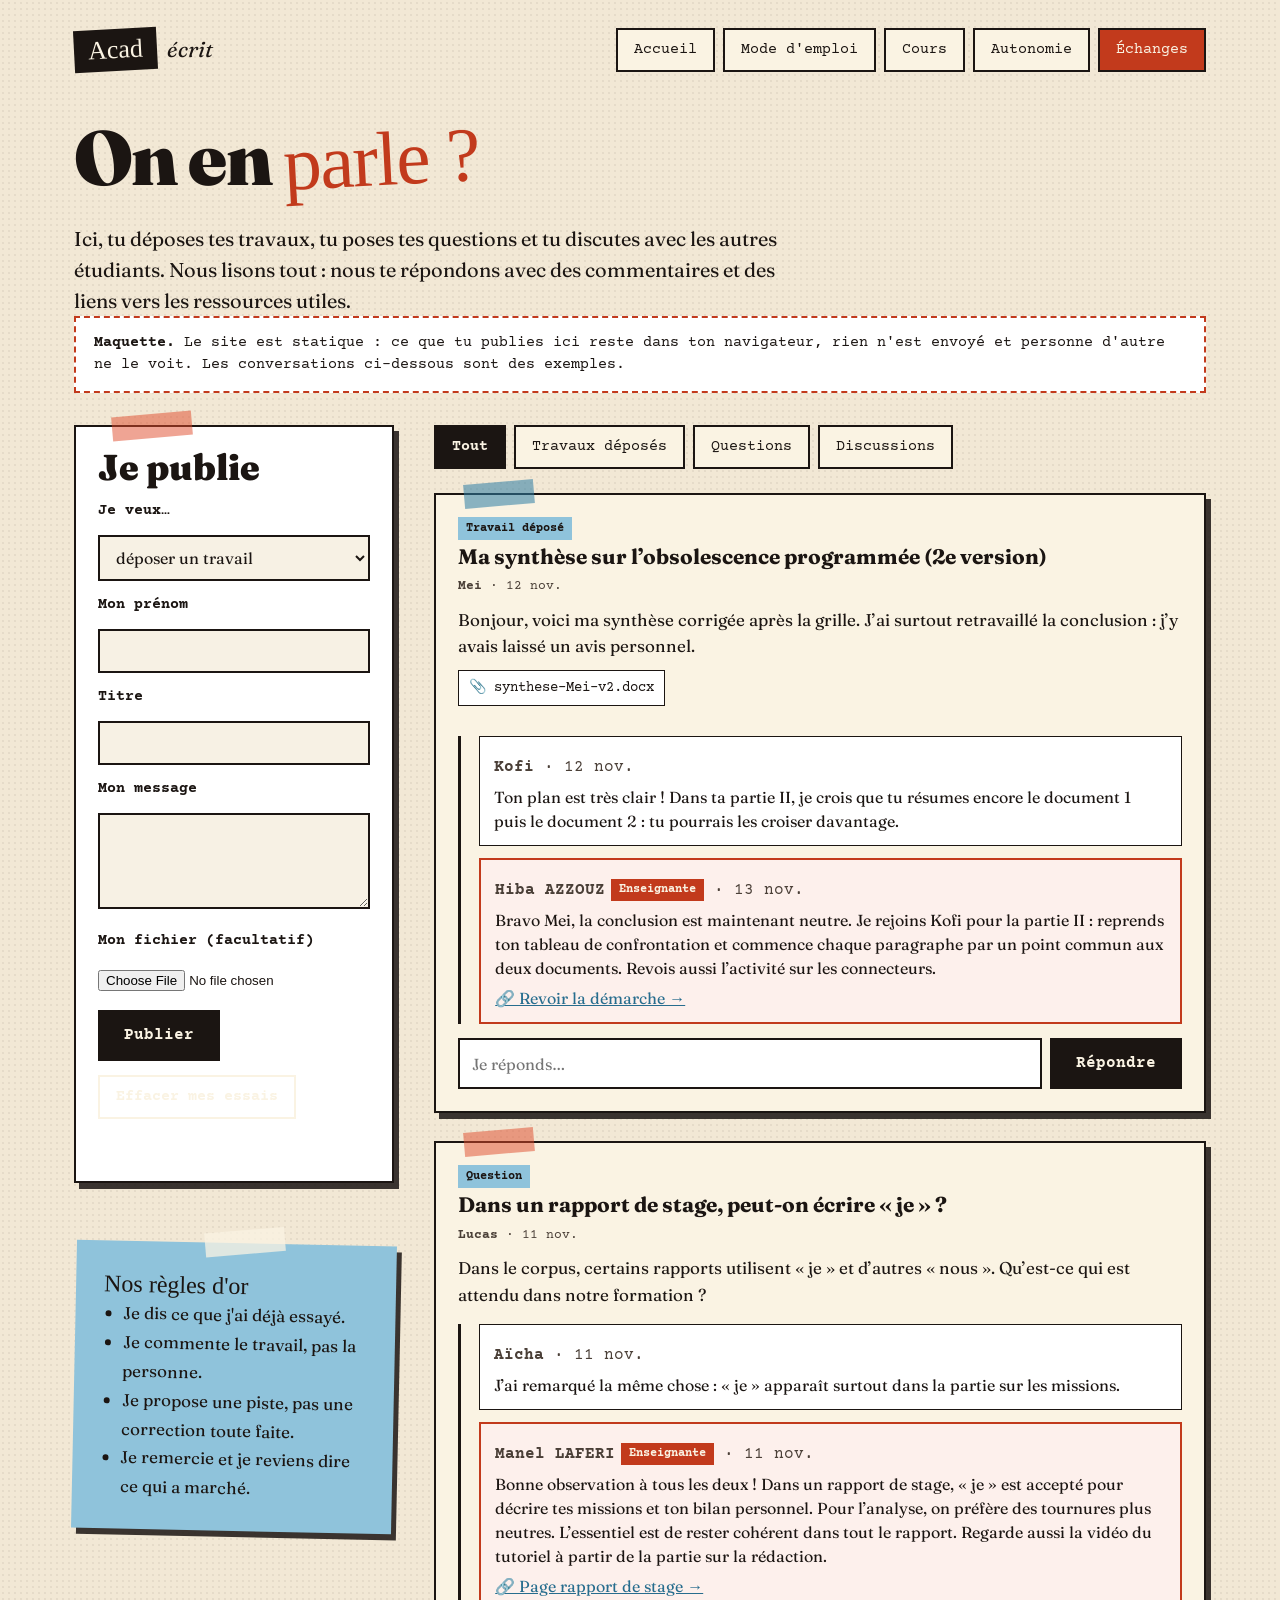
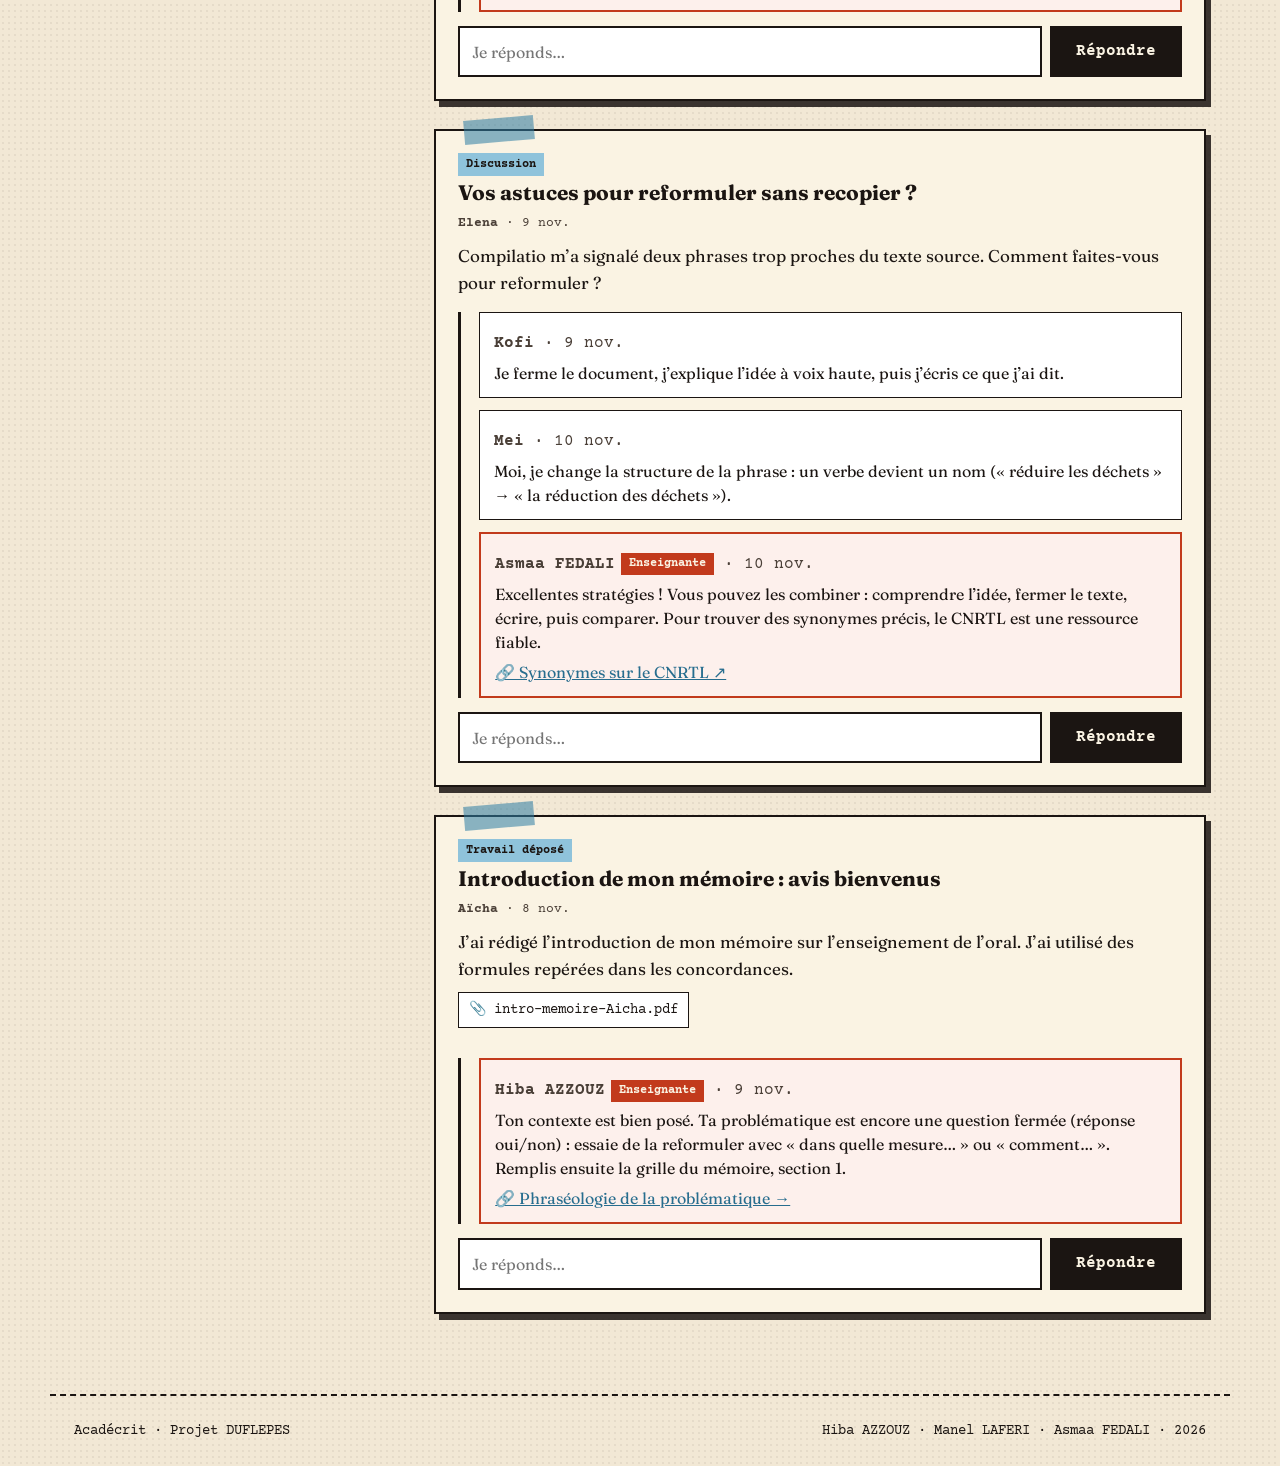
==== echanges.html @ 1181682d "feat: Acadécrit, nouvel accueil, rubrique Autonomie et espace d'échanges - Renomme le blog en Acadéc" ====
<!doctype html>
<html lang="fr">
<head>
<meta charset="utf-8">
<meta name="viewport" content="width=device-width, initial-scale=1">
<title>Échanges · Acadécrit</title>
<meta name="description" content="L'espace d'échanges d'Acadécrit : déposer ses travaux, poser ses questions, discuter entre étudiants et recevoir les commentaires des enseignantes.">
<link rel="preconnect" href="https://fonts.googleapis.com">
<link rel="preconnect" href="https://fonts.gstatic.com" crossorigin>
<link href="https://fonts.googleapis.com/css2?family=Fraunces:ital,opsz,wght@0,9..144,400;0,9..144,700;0,9..144,900;1,9..144,400;1,9..144,700&amp;family=Permanent+Marker&amp;family=Courier+Prime:wght@400;700&amp;display=swap" rel="stylesheet">
<link rel="stylesheet" href="assets/css/style.css">
<script src="assets/js/echanges.js" defer></script>
</head>
<body>
<a class="skip-link" href="#contenu">Aller au contenu</a>
<header class="site-header wrap">
<a class="logo" href="index.html"><span class="logo-mark">Acad</span><span class="logo-text">écrit</span><span class="visually-hidden"> · accueil</span></a>
<nav class="menu" aria-label="Menu principal">
<a class="tab" href="index.html">Accueil</a>
<a class="tab" href="mode-emploi.html">Mode d'emploi</a>
<a class="tab" href="synthese/texte1.html">Cours</a>
<a class="tab" href="autonomie/rapport-stage.html">Autonomie</a>
<a class="tab" href="echanges.html" aria-current="page">Échanges</a>
</nav>
</header>
<main id="contenu" class="wrap page" data-echanges data-src="data/echanges.json">
<h1 class="page-title">On en <span class="marker">parle ?</span></h1>
<p class="lead">Ici, tu déposes tes travaux, tu poses tes questions et tu discutes avec les autres étudiants. Nous lisons tout : nous te répondons avec des commentaires et des liens vers les ressources utiles.</p>

<p class="demo-banner" role="note"><strong>Maquette.</strong> Le site est statique : ce que tu publies ici reste dans ton navigateur, rien n'est envoyé et personne d'autre ne le voit. Les conversations ci-dessous sont des exemples.</p>

<div class="row" style="gap:40px">
<div class="col-side side-stack" style="flex-basis:320px">
<form class="ech-form" data-publier novalidate style="position:relative">
<span class="tape tape--red" style="--x:36px;--w:80px;--t:-5deg" aria-hidden="true"></span>
<h2 class="section-title section-title--sm" style="margin:0">Je publie</h2>
<div>
<label class="field-label" for="ech-genre">Je veux…</label>
<select id="ech-genre" name="genre">
<option value="travail">déposer un travail</option>
<option value="question">poser une question</option>
<option value="discussion">lancer une discussion</option>
</select>
</div>
<div>
<label class="field-label" for="ech-prenom">Mon prénom</label>
<input id="ech-prenom" name="prenom" type="text" autocomplete="given-name" maxlength="60">
</div>
<div>
<label class="field-label" for="ech-titre">Titre</label>
<input id="ech-titre" name="titre" type="text" maxlength="200" required>
</div>
<div>
<label class="field-label" for="ech-message">Mon message</label>
<textarea id="ech-message" name="message" maxlength="4000" required></textarea>
</div>
<div>
<label class="field-label" for="ech-fichier">Mon fichier (facultatif)</label>
<input id="ech-fichier" name="fichier" type="file" accept=".pdf,.doc,.docx,.odt,.txt">
</div>
<div class="actions-row" style="margin-top:4px">
<button class="btn" type="submit">Publier</button>
<button class="btn btn--ghost" type="button" data-effacer>Effacer mes essais</button>
</div>
<p class="plan-saved" role="status" data-publier-status></p>
</form>
<div class="postit" style="--r:1.2deg">
<span class="tape tape--cream" style="--x:40%" aria-hidden="true"></span>
<p class="postit-title">Nos règles d'or</p>
<ul>
<li>Je dis ce que j'ai déjà essayé.</li>
<li>Je commente le travail, pas la personne.</li>
<li>Je propose une piste, pas une correction toute faite.</li>
<li>Je remercie et je reviens dire ce qui a marché.</li>
</ul>
</div>
</div>

<section class="col-main" aria-labelledby="t-fils">
<h2 id="t-fils" class="visually-hidden">Les conversations</h2>
<div class="ech-tabs" role="group" aria-label="Filtrer les conversations">
<button type="button" data-filter="tous" aria-pressed="true">Tout</button>
<button type="button" data-filter="travail" aria-pressed="false">Travaux déposés</button>
<button type="button" data-filter="question" aria-pressed="false">Questions</button>
<button type="button" data-filter="discussion" aria-pressed="false">Discussions</button>
</div>
<div class="threads" data-threads aria-live="polite"><p>Chargement des échanges…</p></div>
</section>
</div>
</main>
<footer class="site-footer wrap">
<span>Acadécrit · Projet DUFLEPES</span>
<span>Hiba AZZOUZ · Manel LAFERI · Asmaa FEDALI · 2026</span>
</footer>
</body>
</html>
---- assets/css/style.css ----
/* =========================================================
   Blog FOU · Écrits académiques
   Charte « papier-collage » : papier crème, encre, ruban adhésif,
   bords déchirés, légères rotations, ombres franches.
   ========================================================= */

:root {
  --bg: #f2e8d5;
  --paper: #faf3e3;
  --white: #ffffff;
  --ink: #1b1512;
  --muted: #4a3f37;
  --grey: #6f6257;
  --red: #e04a2a;          /* décor uniquement */
  --red-text: #c23a1c;     /* petits textes rouges, boutons à texte crème */
  --blue-text: #276d8e;    /* liens, réponses justes, focus */
  --blue-tape: rgba(46, 127, 164, .55);
  --red-tape: rgba(224, 74, 42, .5);
  --cream-tape: rgba(250, 243, 227, .75);
  --sky: #8fc3db;
  --salmon: #f07a5c;
  --ok-green: #2f7d4a;
  --field: #f7f1e4;

  --serif: "Fraunces", Georgia, serif;
  --marker: "Permanent Marker", "Comic Sans MS", cursive;
  --mono: "Courier Prime", "Courier New", monospace;

  --shadow: 6px 7px 0 rgba(27, 21, 18, .85);
  --shadow-sm: 5px 6px 0 rgba(27, 21, 18, .85);
  --ease: cubic-bezier(.2, .8, .2, 1);
  --max: 1180px;
  --gutter: 24px;
}

*, *::before, *::after { box-sizing: border-box; }

html { -webkit-text-size-adjust: 100%; }

body {
  margin: 0;
  font-family: var(--serif);
  font-size: 18px;
  line-height: 1.6;
  color: var(--ink);
  background-color: var(--bg);
  background-image: radial-gradient(rgba(27, 21, 18, .06) 1px, transparent 1px);
  background-size: 6px 6px;
  min-height: 100vh;
  overflow-x: hidden;
}

a { color: var(--blue-text); }
a:hover { color: var(--ink); }

a:focus-visible,
button:focus-visible,
input:focus-visible,
textarea:focus-visible,
select:focus-visible {
  outline: 3px solid var(--blue-text);
  outline-offset: 3px;
}

button { font: inherit; color: inherit; cursor: pointer; }

.visually-hidden {
  position: absolute !important;
  width: 1px; height: 1px;
  margin: -1px; padding: 0;
  overflow: hidden;
  clip: rect(0 0 0 0);
  clip-path: inset(50%);
  white-space: nowrap;
  border: 0;
}

.skip-link {
  position: absolute;
  left: 16px; top: -80px;
  z-index: 10;
  background: var(--ink);
  color: var(--paper);
  font-family: var(--mono);
  padding: 10px 16px;
  text-decoration: none;
}
.skip-link:focus { top: 12px; color: var(--paper); }

.wrap {
  max-width: var(--max);
  margin: 0 auto;
  padding-left: var(--gutter);
  padding-right: var(--gutter);
}

.marker { font-family: var(--marker); font-weight: 400; }

/* ---------- En-tête ---------- */

.site-header {
  display: flex;
  flex-wrap: wrap;
  gap: 16px;
  align-items: center;
  justify-content: space-between;
  padding-top: 28px;
}

.logo {
  display: flex;
  align-items: center;
  gap: 10px;
  color: var(--ink);
  text-decoration: none;
  min-height: 44px;
}
.logo:hover { color: var(--ink); }
.logo-mark {
  display: inline-block;
  font-family: var(--marker);
  font-size: 26px;
  line-height: 1.3;
  background: var(--ink);
  color: var(--paper);
  padding: 4px 14px;
  transform: rotate(-3deg);
}
.logo-text { font-size: 22px; font-style: italic; }

.menu { display: flex; flex-wrap: wrap; gap: 8px; }

.tab {
  display: inline-flex;
  align-items: center;
  min-height: 44px;
  font-family: var(--mono);
  font-size: 15px;
  line-height: 1.2;
  text-decoration: none;
  color: var(--ink);
  background: var(--paper);
  padding: 10px 16px;
  border: 2px solid var(--ink);
  transition: transform .25s var(--ease), box-shadow .25s var(--ease);
}
.tab:hover {
  color: var(--ink);
  transform: rotate(-2deg) translateY(-2px);
  box-shadow: 3px 4px 0 var(--ink);
}
.tab[aria-current],
.tab--red { background: var(--red-text); color: var(--paper); }
.tab[aria-current]:hover,
.tab--red:hover { color: var(--paper); }
.tab--ink { background: var(--ink); color: var(--paper); }
.tab--ink:hover { color: var(--paper); }
.tab--big { font-weight: 700; font-size: 17px; padding: 16px 24px; }
.tab--mid { font-weight: 700; font-size: 16px; padding: 14px 20px; }

/* ---------- Sous-navigation ---------- */

.steps {
  display: flex;
  flex-wrap: wrap;
  gap: 10px;
  margin-bottom: 40px;
  font-family: var(--mono);
  font-size: 15px;
}
.steps a,
.steps span {
  display: inline-flex;
  align-items: center;
  min-height: 44px;
  padding: 8px 14px;
  border: 2px dashed var(--ink);
  color: var(--ink);
}
.steps a:hover { background: var(--paper); }
.steps [aria-current] {
  border-style: solid;
  background: var(--ink);
  color: var(--paper);
  font-weight: 700;
  text-decoration: none;
}
.steps a[aria-current]:hover { background: var(--ink); color: var(--paper); }

/* ---------- Typographie ---------- */

main { display: block; overflow-x: clip; }
.page { padding-top: 48px; padding-bottom: 80px; }

h1, h2, h3 { line-height: 1.15; }

.page-title {
  margin: 0;
  font-size: clamp(44px, 6vw, 80px);
  line-height: 1;
  font-weight: 900;
  letter-spacing: -.02em;
  overflow-wrap: break-word;
}
.page-title .marker {
  display: inline-block;
  color: var(--red-text);
  transform: rotate(-3deg);
}
.page-title .marker--blue { color: var(--blue-text); transform: rotate(3deg); }
.patch {
  display: inline-block;
  padding: .02em 14px .12em;
  transform: rotate(-1.5deg);
  clip-path: polygon(0 6%, 30% 0, 62% 5%, 100% 0, 98% 94%, 66% 100%, 32% 95%, 2% 100%);
}
.patch--sky { background: var(--sky); }
.patch--red { background: var(--red); }
.patch--paper { background: var(--paper); box-shadow: 4px 5px 0 rgba(27, 21, 18, .18); }
.patch--tilt { transform: rotate(1.5deg); }
.patch-marker {
  display: inline-block;
  font-family: var(--marker);
  font-weight: 400;
  background: var(--red);
  padding: 4px 18px;
  transform: rotate(-2deg);
}

.lead {
  margin: 24px 0 0;
  max-width: 36em;
  font-size: 20px;
  line-height: 1.55;
}

.section-title { margin: 0 0 12px; font-size: clamp(30px, 4vw, 44px); font-weight: 900; line-height: 1.05; }
.section-title--sm { font-size: clamp(28px, 3.4vw, 36px); }

.kicker {
  margin: 0;
  font-family: var(--marker);
  font-size: 22px;
  color: var(--red-text);
  display: inline-block;
  transform: rotate(-3deg);
}

.label {
  margin: 0 0 10px;
  font-family: var(--mono);
  font-size: 14px;
  font-weight: 700;
  letter-spacing: .04em;
  color: var(--red-text);
}

.small-note {
  margin: 14px 0 0;
  font-family: var(--mono);
  font-size: 14px;
  color: var(--muted);
}

/* ---------- Motifs : cartes, ruban, post-it ---------- */

.card {
  position: relative;
  background: var(--paper);
  border: 2px solid var(--ink);
  padding: 28px 24px 24px;
  box-shadow: var(--shadow-sm);
  transform: rotate(var(--r, 0deg));
  transition: transform .35s var(--ease), box-shadow .35s var(--ease);
}
.card--white { background: var(--white); }
.card--flat { box-shadow: none; padding: 24px; }
.card--lift:hover {
  transform: rotate(0deg) translateY(-6px);
  box-shadow: 8px 10px 0 rgba(27, 21, 18, .85);
}

.tape {
  position: absolute;
  top: -13px;
  left: var(--x, 40%);
  width: var(--w, 80px);
  height: 24px;
  background: var(--blue-tape);
  transform: rotate(var(--t, -6deg));
  pointer-events: none;
}
.tape--red { background: var(--red-tape); }
.tape--cream { background: var(--cream-tape); }

.postit {
  position: relative;
  padding: 28px;
  background: var(--sky);
  transform: rotate(var(--r, 1.5deg));
  box-shadow: var(--shadow-sm);
}
.postit--red { background: var(--red); }
.postit--solid { box-shadow: 5px 6px 0 var(--ink); }
.postit-title { margin: 0 0 12px; font-family: var(--marker); font-size: 24px; line-height: 1.25; }
.postit ul { margin: 0; padding-left: 20px; font-size: 17px; line-height: 1.7; }
.postit p { margin: 0; }

.torn-dark {
  background: var(--ink);
  color: var(--paper);
  clip-path: polygon(0 3%, 8% 0, 22% 2%, 40% 0, 61% 3%, 80% 0, 100% 2%, 100% 97%, 85% 100%, 63% 97%, 44% 100%, 20% 97%, 0 100%);
}

/* ---------- Mises en page ---------- */

.row {
  display: flex;
  flex-wrap: wrap;
  gap: 40px;
  align-items: flex-start;
}
.row > * { min-width: 0; }
.col-main { flex: 999 1 560px; }
.col-side { flex: 1 1 280px; }

.grid {
  display: grid;
  grid-template-columns: repeat(auto-fit, minmax(min(100%, var(--min, 260px)), 1fr));
  gap: var(--gap, 24px);
  list-style: none;
  margin: 0;
  padding: 0;
}

.pager {
  margin-top: 64px;
  display: flex;
  flex-wrap: wrap;
  gap: 16px;
  justify-content: space-between;
  align-items: center;
}
.pager-note { font-family: var(--mono); font-size: 15px; }

.site-footer {
  border-top: 2px dashed var(--ink);
  display: flex;
  flex-wrap: wrap;
  justify-content: space-between;
  gap: 12px;
  padding-top: 24px;
  padding-bottom: 24px;
  font-family: var(--mono);
  font-size: 14px;
}

/* ---------- Accueil ---------- */

.hero {
  padding-top: 72px;
  padding-bottom: 40px;
  display: flex;
  flex-wrap: wrap;
  gap: 48px;
  align-items: center;
}
.hero-text { flex: 999 1 560px; min-width: 0; }
.hero-eyebrow {
  margin: 0 0 20px;
  font-family: var(--mono);
  font-size: 15px;
  letter-spacing: .08em;
  text-transform: uppercase;
}
.hero-title {
  margin: 0;
  font-size: clamp(48px, 7vw, 96px);
  line-height: .95;
  font-weight: 900;
  letter-spacing: -.02em;
}
.hero-title span { display: inline-block; padding: 6px 18px; }
.hero-title .w1 {
  background: var(--paper);
  transform: rotate(-1.5deg);
  box-shadow: 4px 5px 0 rgba(27, 21, 18, .18);
  clip-path: polygon(0 4%, 4% 0, 30% 3%, 58% 0, 86% 2%, 100% 0, 99% 50%, 100% 96%, 72% 100%, 40% 97%, 12% 100%, 0 97%);
}
.hero-title .w2 {
  margin-top: 10px;
  color: var(--paper);
  background: var(--red-text);
  transform: rotate(1deg);
  clip-path: polygon(1% 0, 25% 4%, 50% 0, 78% 3%, 100% 1%, 98% 52%, 100% 100%, 68% 96%, 35% 100%, 0 97%, 2% 48%);
}
.hero .intro { margin: 32px 0 0; max-width: 34em; font-size: 20px; line-height: 1.55; }
.hero-actions { margin-top: 36px; display: flex; flex-wrap: wrap; gap: 16px; }

.collage { flex: 1 1 320px; min-width: 0; position: relative; height: 380px; }
.collage .sheet {
  position: absolute;
  height: 250px;
  padding: 24px;
  font-family: var(--mono);
  font-size: 13px;
  line-height: 1.7;
  color: #5a4d44;
  box-shadow: 6px 8px 0 rgba(27, 21, 18, .15);
  overflow: hidden;
}
.collage .sheet--1 { left: 6%; top: 10px; width: 62%; background: var(--paper); transform: rotate(-5deg); }
.collage .sheet--2 { right: 2%; top: 70px; width: 58%; background: var(--white); transform: rotate(4deg); }
.collage .tape--a { left: 30%; top: 0; width: 90px; height: 26px; --t: -12deg; }
.collage .tape--b { left: auto; right: 12%; top: 58px; --t: 18deg; }
.sticker {
  position: absolute;
  left: 18%;
  bottom: 0;
  background: var(--red);
  color: var(--ink);
  font-family: var(--marker);
  font-size: 30px;
  padding: 14px 22px;
  box-shadow: 4px 5px 0 var(--ink);
  transform: rotate(-6deg);
}

.step-num { margin: 0; font-family: var(--marker); font-size: 56px; line-height: 1; color: var(--red); }
.step-num--sm { font-size: 40px; color: var(--red-text); }
.card h3 { margin: 12px 0 8px; font-size: 24px; }
.card .title { margin: 10px 0 6px; font-size: 20px; font-weight: 700; }
.card p { font-size: 16px; line-height: 1.5; }
.card .desc { margin: 0 0 16px; }
.card-links { margin: 0; display: flex; flex-wrap: wrap; gap: 16px; font-family: var(--mono); font-weight: 700; }
.card-links a { font-size: 15px; display: inline-flex; align-items: center; min-height: 44px; }

.band { margin: 56px 0; }
.band-inner { padding-top: 96px; padding-bottom: 96px; display: flex; flex-wrap: wrap; gap: 48px; align-items: center; }
.band-inner > * { flex: 1 1 380px; min-width: 0; }
.band .kicker { color: var(--salmon); margin-bottom: 8px; }
.band p.txt { margin: 0; font-size: 18px; line-height: 1.6; max-width: 30em; }
.chips { list-style: none; margin: 0; padding: 0; display: flex; flex-wrap: wrap; gap: 14px; }
.chip-link {
  display: inline-flex;
  align-items: center;
  min-height: 44px;
  font-family: var(--mono);
  font-size: 18px;
  background: var(--paper);
  color: var(--ink);
  padding: 14px 20px;
  text-decoration: none;
  transform: rotate(var(--r, 0deg));
  transition: transform .25s var(--ease);
}
.chip-link:hover { color: var(--ink); transform: rotate(0deg) scale(1.06); }
.chip-link--red { background: var(--red); font-weight: 700; }
.chip-link--sky { background: var(--sky); }

.tip { padding: 28px; box-shadow: 0 0 0 2px var(--ink); transform: rotate(var(--r, 0deg)); background: var(--white); }
.tip--paper { background: var(--paper); }
.tip p:last-child { margin: 0; font-size: 17px; line-height: 1.55; }

/* ---------- Mode d'emploi ---------- */

.howto-list { margin: 0; padding-left: 24px; font-size: 18px; line-height: 1.7; }
.dark-panel { margin-top: 80px; padding: 56px clamp(24px, 5vw, 64px); }
.dark-panel h2 { margin: 0 0 24px; }
.dark-panel .grid p { margin: 0; font-size: 17px; line-height: 1.6; }
.dark-panel strong { font-family: var(--mono); color: var(--salmon); }
.dashed-box { margin-top: 80px; border: 2px dashed var(--ink); padding: 32px; background: rgba(250, 243, 227, .6); }
.dashed-box h2 { margin: 0 0 12px; font-size: 26px; }
.dashed-box p { margin: 0; max-width: 46em; font-size: 17px; line-height: 1.65; }

/* ---------- Pages document ---------- */

.doc-switch { display: flex; flex-wrap: wrap; gap: 8px; font-family: var(--mono); font-size: 15px; }
.doc-switch a, .doc-switch span { display: inline-flex; align-items: center; min-height: 44px; padding: 6px 12px; }
.doc-switch span { background: var(--ink); color: var(--paper); }
.doc-switch a { border: 2px solid var(--ink); color: var(--ink); text-decoration: none; }
.doc-switch a:hover { background: var(--paper); }
.title-row { display: flex; flex-wrap: wrap; gap: 12px 20px; align-items: baseline; }

.document {
  position: relative;
  background: var(--white);
  padding: 48px clamp(20px, 5vw, 56px);
  border: 2px solid var(--ink);
  box-shadow: 8px 10px 0 rgba(27, 21, 18, .85);
  transform: rotate(var(--r, -.5deg));
}
.document--paper { background: var(--paper); }
.document + .postit { position: sticky; top: 24px; }
.document h2 { margin: 0 0 8px; font-size: clamp(26px, 3.2vw, 34px); line-height: 1.15; font-weight: 900; }
.document .meta { margin: 0 0 28px; font-family: var(--mono); font-size: 14px; color: var(--muted); }
.document .para { margin: 0 0 18px; font-size: 18px; line-height: 1.75; }
.document .para:last-child { margin-bottom: 0; }
.document .doc-h3 {
  margin: 36px 0 14px;
  font-size: 24px;
  font-weight: 900;
  line-height: 1.2;
  display: inline-block;
  background: var(--paper);
  padding: 2px 10px;
  transform: rotate(-.6deg);
  box-shadow: 3px 3px 0 rgba(27, 21, 18, .18);
}
.document--paper .doc-h3 { background: var(--white); }
.document .doc-h4 { margin: 22px 0 10px; font-size: 19px; font-weight: 700; line-height: 1.3; color: var(--red-text); }
.document .doc-list { margin: 0 0 18px; padding-left: 26px; font-size: 18px; line-height: 1.7; }
.document .doc-list li::marker { color: var(--red-text); }
.para-num { font-family: var(--mono); font-size: 13px; font-weight: 700; color: var(--red-text); margin-right: 8px; }
.placeholder-box {
  margin: 0;
  padding: 18px 20px;
  border: 2px dashed var(--red-text);
  font-family: var(--mono);
  font-size: 16px;
  line-height: 1.6;
  color: var(--red-text);
  background: var(--field);
}

/* ---------- Activités ---------- */

.activite {
  position: relative;
  margin-top: 56px;
  background: var(--paper);
  border: 2px solid var(--ink);
  padding: clamp(22px, 4vw, 36px);
  transform: rotate(-.3deg);
}
.activite--alt { background: var(--white); transform: rotate(.3deg); }
.activite-kind { margin: 0 0 6px; font-family: var(--mono); font-size: 14px; font-weight: 700; color: var(--red-text); }
.activite-title { margin: 0 0 8px; font-size: 26px; line-height: 1.3; }
.activite-consigne { margin: 0 0 24px; font-size: 16px; line-height: 1.5; color: var(--muted); }

.choices { display: flex; flex-direction: column; gap: 12px; }

.opt {
  min-height: 44px;
  border: 2px solid var(--ink);
  background: var(--white);
  color: var(--ink);
  transition: transform .2s var(--ease), box-shadow .2s var(--ease), background-color .15s, color .15s;
}
.opt:hover { transform: translate(-2px, -2px); box-shadow: 4px 4px 0 var(--ink); }
.opt[aria-pressed="true"] { background: var(--ink); color: var(--paper); }

.opt--choice {
  display: flex;
  gap: 14px;
  align-items: center;
  text-align: left;
  font-family: var(--serif);
  font-size: 18px;
  line-height: 1.4;
  padding: 16px 20px;
  min-height: 56px;
  width: 100%;
}
.opt--choice .letter { font-family: var(--mono); font-weight: 700; flex: none; }
.opt--vf { font-family: var(--mono); font-weight: 700; font-size: 15px; min-width: 76px; padding: 8px 12px; }
.opt--pill { font-family: var(--serif); font-size: 16px; line-height: 1.3; padding: 8px 14px; text-align: left; }
.opt--mono { font-family: var(--mono); font-size: 15px; }

.items { display: flex; flex-direction: column; gap: 18px; }
.item { border-bottom: 1px dashed var(--ink); padding-bottom: 18px; }
.item:last-child { border-bottom: 0; padding-bottom: 0; }
.item-row { display: flex; flex-wrap: wrap; gap: 16px; align-items: center; justify-content: space-between; }
.item-text { margin: 0; font-size: 18px; flex: 1 1 320px; line-height: 1.45; min-width: 0; }
.pair { display: flex; gap: 8px; }
.pills { display: flex; flex-wrap: wrap; gap: 8px; }

.option-legend {
  list-style: none;
  margin: 0 0 24px;
  padding: 18px 20px;
  background: var(--white);
  border: 2px dashed var(--ink);
  display: flex;
  flex-direction: column;
  gap: 8px;
  font-size: 16px;
  line-height: 1.45;
}
.activite--alt .option-legend { background: var(--paper); }
.option-legend li { display: flex; gap: 12px; align-items: baseline; }
.option-legend .letter { font-family: var(--mono); font-weight: 700; flex: none; color: var(--red-text); }
.opt--letter { font-family: var(--mono); font-weight: 700; min-width: 44px; justify-content: center; text-align: center; }
.match-row { display: flex; flex-wrap: wrap; gap: 14px; align-items: center; }
.match-label {
  font-family: var(--mono);
  font-weight: 700;
  font-size: 17px;
  background: var(--ink);
  color: var(--paper);
  padding: 10px 16px;
  min-width: 120px;
  max-width: 100%;
  text-align: center;
}
.match-label--long { text-align: left; font-size: 16px; line-height: 1.4; flex: 0 1 auto; }
.match-arrow { font-size: 22px; }
.match-row .pills { flex: 1 1 320px; min-width: 0; }
.match-stack .match-row { flex-direction: column; align-items: flex-start; gap: 10px; }
.match-stack .match-arrow { display: none; }
.match-stack .pills { flex: 1 1 auto; width: 100%; }

.gap-sentence { margin: 0 0 10px; font-size: 19px; line-height: 1.8; }
.gap {
  font-family: var(--mono);
  font-weight: 700;
  padding: 2px 10px;
  border-bottom: 3px solid var(--ink);
  background: var(--white);
}

.table-wrap { overflow-x: auto; background: var(--white); border: 2px solid var(--ink); }
.fill-table { width: 100%; min-width: 520px; border-collapse: collapse; }
.fill-table tr { border-bottom: 1px dashed var(--ink); }
.fill-table tr:last-child { border-bottom: 0; }
.fill-table th { padding: 14px 16px; text-align: left; font-size: 17px; width: 42%; background: var(--paper); vertical-align: middle; }
.fill-table td { padding: 10px 16px; }
.fill-cell { display: flex; flex-wrap: wrap; gap: 10px; align-items: center; }
.fill-input {
  flex: 1 1 180px;
  min-width: 0;
  font-family: var(--mono);
  font-size: 17px;
  padding: 10px 12px;
  min-height: 44px;
  border: 0;
  border-bottom: 3px solid var(--ink);
  background: var(--field);
  color: var(--ink);
}

.free-text {
  width: 100%;
  font-family: var(--serif);
  font-size: 17px;
  line-height: 1.6;
  padding: 14px 16px;
  border: 2px solid var(--ink);
  background: var(--white);
  color: var(--ink);
  resize: vertical;
}
.quote { margin: 0 0 12px; font-size: 18px; line-height: 1.5; font-style: italic; }
.model-answer { margin: 12px 0 0; padding: 14px 18px; border-left: 4px solid var(--blue-text); background: var(--white); font-size: 16px; line-height: 1.55; }
.model-answer strong { font-family: var(--mono); color: var(--blue-text); }

/* Souligner dans le texte (souligner.js) */
.souligner-layout { display: flex; flex-wrap: wrap; gap: 28px; align-items: flex-start; }
.souligner-layout > * { min-width: 0; }
.souligner-texte {
  flex: 1 1 420px;
  max-height: 78vh;
  overflow-y: auto;
  position: sticky;
  top: 16px;
  background: var(--white);
  border: 2px solid var(--ink);
  padding: 22px clamp(16px, 3vw, 28px);
  font-size: 17px;
  line-height: 1.75;
}
.activite--alt .souligner-texte { background: var(--paper); }
.souligner-texte .para { margin: 0 0 14px; }
.souligner-texte .doc-list { margin: 0 0 14px; padding-left: 24px; }
.souligner-inter { margin: 18px 0 8px; font-weight: 700; }
.souligner-items { flex: 1 1 360px; }
.souligner-items .item { padding: 14px; border: 2px dashed transparent; border-bottom: 1px dashed var(--ink); }
.souligner-items .item.is-active { border: 2px dashed var(--blue-text); background: rgba(143, 195, 219, .14); }
.mark-num {
  display: inline-flex; align-items: center; justify-content: center;
  width: 24px; height: 24px; margin-right: 8px; flex: none;
  border-radius: 50%; background: var(--ink); color: var(--paper);
  font-family: var(--mono); font-size: 13px; font-weight: 700; vertical-align: 2px;
}
.opt--mark { display: inline-flex; align-items: center; font-family: var(--mono); font-size: 14px; font-weight: 700; padding: 8px 12px; }
.opt--mark[aria-pressed="true"] { background: var(--blue-text); border-color: var(--blue-text); }
.opt--mark[aria-pressed="true"] .mark-num { background: var(--paper); color: var(--blue-text); }
.proof-line { margin: 10px 0 0; font-size: 15px; line-height: 1.5; color: var(--muted); font-style: italic; }

.phrase, .mot {
  display: inline;
  font: inherit;
  line-height: inherit;
  color: inherit;
  text-align: left;
  background: transparent;
  border: 0;
  padding: 1px 1px;
  margin: 0;
  border-radius: 2px;
  -webkit-box-decoration-break: clone;
  box-decoration-break: clone;
}
.phrase { cursor: pointer; }
.phrase:hover, .mot:hover { background: rgba(143, 195, 219, .35); }
.phrase:focus-visible { outline: 3px solid var(--blue-text); outline-offset: 2px; }
.phrase.is-marked, .mot[aria-pressed="true"] {
  text-decoration: underline;
  text-decoration-color: var(--red-text);
  text-decoration-thickness: 3px;
  text-underline-offset: 4px;
}
.phrase[aria-pressed="true"] { background: rgba(224, 74, 42, .1); }
.phrase[data-tag]::after {
  content: attr(data-tag);
  display: inline-block;
  margin-left: 4px;
  padding: 0 5px;
  border-radius: 8px;
  background: var(--ink);
  color: var(--paper);
  font-family: var(--mono);
  font-size: 11px;
  font-weight: 700;
  line-height: 1.5;
  vertical-align: super;
}
.phrase.is-ok, .mot.is-ok { text-decoration-color: var(--blue-text); background: rgba(39, 109, 142, .1); }
.phrase.is-ko, .mot.is-ko { text-decoration-color: var(--red-text); text-decoration-style: wavy; }
.phrase.is-expected, .mot.is-expected { outline: 2px dashed var(--blue-text); outline-offset: 2px; }
.fb-extra { color: var(--muted); }
.connecteur-phrase { margin: 0 0 10px; font-size: 20px; line-height: 1.9; font-style: italic; }
.mot { padding: 2px 3px; }
.step-label { display: block; margin: 0 0 10px; font-family: var(--mono); font-size: 15px; font-weight: 700; }

/* États « vérifié » */
.is-ok { border-color: var(--blue-text) !important; }
.is-ko { border-color: var(--red-text) !important; }
.verdict { font-family: var(--mono); font-weight: 700; font-size: 14px; }
.verdict--ok { color: var(--blue-text); }
.verdict--ko { color: var(--red-text); }
.item-fb { margin: 12px 0 0; font-size: 16px; line-height: 1.5; }
.item-fb strong { font-family: var(--mono); }

.activite-actions { margin-top: 24px; display: flex; flex-wrap: wrap; gap: 16px; align-items: center; }
.btn {
  display: inline-flex;
  align-items: center;
  justify-content: center;
  min-height: 48px;
  font-family: var(--mono);
  font-weight: 700;
  font-size: 16px;
  line-height: 1.2;
  padding: 14px 24px;
  background: var(--ink);
  color: var(--paper);
  border: 2px solid var(--ink);
  text-decoration: none;
  transition: transform .2s var(--ease);
}
.btn:hover { color: var(--paper); transform: rotate(-2deg) scale(1.03); }
.btn--ghost { background: transparent; color: var(--paper); border-color: var(--paper); min-height: 44px; padding: 10px 16px; font-size: 15px; }
.btn--light { background: var(--paper); color: var(--ink); }
.btn--light:hover { color: var(--ink); }
.btn--sky { background: var(--sky); color: var(--ink); }
.btn--sky:hover { color: var(--ink); }

.score {
  font-family: var(--marker);
  font-size: 22px;
  color: var(--red-text);
  display: inline-block;
  transform: rotate(-2deg);
}
.hint-msg { margin: 0; font-family: var(--mono); font-size: 15px; }

.feedback {
  margin-top: 20px;
  background: var(--white);
  border: 2px solid var(--ink);
  padding: 18px 20px;
  font-size: 17px;
  line-height: 1.5;
}
.feedback--ok { border-color: var(--blue-text); }
.feedback--ko { border-color: var(--red-text); }
.feedback .tag { font-family: var(--marker); font-weight: 400; font-size: 20px; margin-right: 6px; }
.feedback--ok .tag { color: var(--blue-text); }
.feedback--ko .tag { color: var(--red-text); }

.load-error {
  margin-top: 40px;
  padding: 24px;
  border: 2px dashed var(--red-text);
  background: var(--white);
  font-size: 17px;
  line-height: 1.6;
}
.load-error strong { color: var(--red-text); }
.load-error code { font-family: var(--mono); background: var(--field); padding: 2px 6px; }

/* ---------- Démarche ---------- */

.frise li { padding: 18px; border: 2px solid var(--ink); background: var(--paper); transform: rotate(var(--r, 0deg)); }
.frise li:nth-child(even) { background: var(--white); }
.frise li.frise-last { background: var(--red); }
.frise .n { margin: 0; font-family: var(--mono); font-size: 14px; font-weight: 700; color: var(--red-text); }
.frise li.frise-last .n { color: var(--ink); }
.frise .t { margin: 6px 0 4px; font-size: 20px; font-weight: 700; }
.frise .d { margin: 0; font-size: 15px; line-height: 1.45; }

.confront { box-shadow: var(--shadow); transform: rotate(-.4deg); }
.confront table { width: 100%; min-width: 640px; border-collapse: collapse; font-size: 16px; line-height: 1.45; }
.confront thead tr { background: var(--ink); color: var(--paper); font-family: var(--mono); }
.confront th, .confront td { padding: 14px 16px; text-align: left; vertical-align: top; }
.confront tbody tr { border-bottom: 1px dashed var(--ink); }
.confront tbody tr:last-child { border-bottom: 0; }
.rel { font-family: var(--mono); font-weight: 700; }
.rel--div { color: var(--red-text); }
.rel--conv { color: var(--blue-text); }

/* ---------- Rédaction ---------- */

.consigne-box {
  margin-top: 36px;
  max-width: 820px;
  padding: 28px 32px;
  transform: rotate(-.6deg);
  clip-path: polygon(0 3%, 20% 0, 50% 4%, 80% 0, 100% 3%, 99% 97%, 75% 100%, 45% 96%, 15% 100%, 0 97%);
}
.consigne-box .label { color: var(--salmon); letter-spacing: .08em; }
.consigne-box .txt { margin: 0; font-size: 20px; line-height: 1.55; }
.consigne-box .tbc { font-family: var(--mono); font-size: 14px; }

.field-label { display: block; margin-bottom: 12px; font-family: var(--mono); font-size: 15px; font-weight: 700; }
.writing {
  display: block;
  width: 100%;
  min-height: 420px;
  font-family: var(--serif);
  font-size: 18px;
  line-height: 31px;
  padding: 28px clamp(16px, 4vw, 32px);
  border: 2px solid var(--ink);
  background-color: var(--white);
  background-image: repeating-linear-gradient(transparent 0 30px, rgba(46, 127, 164, .12) 30px 31px);
  background-attachment: local;
  background-position: 0 28px;
  color: var(--ink);
  box-shadow: var(--shadow);
  resize: vertical;
}
.counter { margin-top: 22px; }
.counter-row { display: flex; flex-wrap: wrap; justify-content: space-between; gap: 8px; font-family: var(--mono); font-size: 15px; }
.counter-row strong { font-size: 22px; }
.state { font-weight: 700; }
.bar-track { margin-top: 8px; height: 12px; background: rgba(27, 21, 18, .12); position: relative; }
.bar-fill { height: 100%; width: 0; background: var(--grey); transition: width .3s var(--ease), background-color .3s; }
.bar-mark { position: absolute; top: -4px; bottom: -4px; width: 2px; background: var(--ink); }
.st-empty { color: var(--grey); }
.st-short { color: var(--blue-text); }
.st-ok { color: var(--ok-green); }
.st-long { color: var(--red-text); }
.bg-empty { background: var(--grey); }
.bg-short { background: var(--blue-text); }
.bg-ok { background: var(--ok-green); }
.bg-long { background: var(--red-text); }
.actions-row { margin-top: 28px; display: flex; flex-wrap: wrap; gap: 14px; align-items: center; }
.warning { margin: 16px 0 0; font-size: 15px; line-height: 1.5; color: var(--muted); }

.checklist { display: flex; flex-direction: column; gap: 10px; margin: 0; padding: 0; list-style: none; }
.checklist label { display: flex; gap: 12px; align-items: flex-start; font-size: 16px; line-height: 1.4; cursor: pointer; min-height: 32px; }
.checklist input { width: 22px; height: 22px; margin: 0; flex: none; accent-color: var(--red-text); }
.checklist input:checked + span { text-decoration: line-through; }
.check-count { margin: 16px 0 0; font-family: var(--mono); font-size: 14px; font-weight: 700; color: var(--red-text); }
.side-stack { display: flex; flex-direction: column; gap: 28px; }
.link-list { display: flex; flex-wrap: wrap; gap: 4px 16px; font-family: var(--mono); font-weight: 700; font-size: 15px; }
.link-list a { display: inline-flex; align-items: center; min-height: 44px; }
.connecteurs { margin: 0; font-family: var(--mono); font-size: 15px; line-height: 1.7; }

/* ---------- Grille ---------- */

.bareme {
  margin: 16px 0 0;
  display: inline-block;
  font-family: var(--mono);
  font-size: 14px;
  background: var(--white);
  padding: 6px 12px;
  border: 1px dashed var(--ink);
}
.volets { display: flex; flex-direction: column; gap: 40px; }
.volet { position: relative; border: 2px solid var(--ink); padding: 28px 28px 12px; box-shadow: var(--shadow); background: var(--paper); }
.volet--alt { background: var(--white); }
.volet h2 { margin: 0 0 16px; font-size: 28px; font-weight: 900; }
.crit { display: flex; flex-wrap: wrap; gap: 14px; align-items: center; justify-content: space-between; padding: 16px 0; border-top: 1px dashed var(--ink); }
.crit-text { flex: 1 1 260px; min-width: 0; }
.crit-label { margin: 0; font-size: 18px; font-weight: 700; line-height: 1.35; }
.crit-hint { margin: 4px 0 0; font-size: 15px; line-height: 1.45; color: var(--muted); }
.points { display: flex; flex-wrap: wrap; gap: 6px; }
.pt {
  width: 44px; height: 44px;
  padding: 0;
  border: 2px solid var(--ink);
  border-radius: 50%;
  font-family: var(--mono);
  font-weight: 700;
  font-size: 17px;
  background: var(--white);
  color: var(--ink);
  transition: transform .2s var(--ease);
}
.pt:hover { transform: scale(1.1); }
.pt[aria-pressed="true"] { background: var(--red-text); color: var(--paper); }

.score-box {
  padding: 32px 28px;
  transform: rotate(1deg);
  clip-path: polygon(0 1%, 20% 0, 45% 1.5%, 70% 0, 100% 1%, 99% 50%, 100% 99%, 75% 100%, 50% 98.5%, 25% 100%, 0 99%, 1% 50%);
}
.score-box .label { color: var(--paper); letter-spacing: .08em; font-weight: 400; }
.score-total { margin: 8px 0 0; line-height: 1; }
.score-total .big { font-family: var(--marker); font-size: 88px; color: var(--salmon); }
.score-total .of { font-size: 32px; }
.score-track { margin-top: 18px; height: 14px; background: rgba(250, 243, 227, .18); }
.score-fill { height: 100%; width: 0; background: var(--red); transition: width .4s var(--ease); }
.score-rated { margin: 12px 0 0; font-family: var(--mono); font-size: 14px; }
.score-advice { margin-top: 24px; background: var(--paper); color: var(--ink); padding: 18px; transform: rotate(-2deg); }
.score-advice .v { margin: 0 0 6px; font-family: var(--marker); font-size: 20px; color: var(--red-text); }
.score-advice .a { margin: 0; font-size: 16px; line-height: 1.5; }
.score-actions { margin-top: 24px; display: flex; flex-wrap: wrap; gap: 12px; }

/* ---------- Phraséologie / concordances ---------- */

.step-head { display: flex; flex-wrap: wrap; align-items: baseline; gap: 14px; margin-bottom: 20px; }
.step-head .n { font-family: var(--marker); font-size: 48px; color: var(--red-text); line-height: 1; }
.step-head h2 { margin: 0; font-size: 32px; font-weight: 900; }
.repere-text { margin: 0; font-size: 18px; line-height: 1.6; }

.nodes { display: flex; flex-wrap: wrap; gap: 10px; margin-bottom: 20px; }
.node {
  font-family: var(--mono);
  font-weight: 700;
  font-size: 16px;
  padding: 12px 18px;
  min-height: 44px;
  border: 2px solid var(--ink);
  background: var(--paper);
  color: var(--ink);
  transition: transform .2s var(--ease);
}
.node:hover { transform: rotate(-3deg) scale(1.05); }
.node[aria-pressed="true"] { background: var(--red-text); color: var(--paper); }

.kwic-box { background: var(--white); border: 2px solid var(--ink); box-shadow: var(--shadow); }
.kwic-head { display: flex; justify-content: space-between; flex-wrap: wrap; gap: 8px; padding: 10px 16px; background: var(--ink); color: var(--paper); font-family: var(--mono); font-size: 14px; }
.kwic-scroll { overflow-x: auto; }
.kwic { width: 100%; min-width: 720px; border-collapse: collapse; font-family: var(--mono); font-size: 16px; }
.kwic tr { border-bottom: 1px dashed #c9bba3; transition: background-color .2s; }
.kwic tr:last-child { border-bottom: 0; }
.kwic tr:hover { background: rgba(224, 74, 42, .08); }
.kwic td { padding: 12px 10px; color: var(--muted); }
.kwic .l { text-align: right; width: 39%; padding-left: 16px; }
.kwic .k { text-align: center; white-space: nowrap; font-weight: 700; color: var(--red-text); background: rgba(224, 74, 42, .08); padding: 12px 8px; }
.kwic .r { text-align: left; width: 39%; padding-right: 16px; }

/* ---------- Accueil : photo, présentation ---------- */

.hero-photo {
  margin-top: 28px;
  background-color: #4a3f37;
  background-image:
    linear-gradient(100deg, rgba(27, 21, 18, .55) 0%, rgba(27, 21, 18, .2) 60%, rgba(27, 21, 18, .05) 100%),
    url("https://images.unsplash.com/photo-1522202176988-66273c2fd55f?auto=format&fit=crop&w=1920&q=70");
  background-size: cover;
  background-position: center 35%;
  border-top: 2px solid var(--ink);
  border-bottom: 2px solid var(--ink);
}
.hero-photo .hero { padding-top: 64px; padding-bottom: 72px; min-height: min(78vh, 680px); }
.hero-photo .hero-eyebrow span { display: inline-block; background: var(--ink); color: var(--paper); padding: 6px 12px; transform: rotate(-1deg); }
.hero-card {
  position: relative;
  margin-top: 36px;
  max-width: 640px;
  background: var(--paper);
  border: 2px solid var(--ink);
  padding: 28px clamp(20px, 4vw, 36px);
  box-shadow: var(--shadow);
  transform: rotate(-.6deg);
}
.hero-card .intro { margin: 0; }
.hero-card .hero-actions { margin-top: 24px; }
.home-list { margin: 0; padding-left: 22px; font-size: 17px; line-height: 1.6; }
.home-list li + li { margin-top: 8px; }
.home-txt { margin: 0 0 16px; font-size: 18px; line-height: 1.6; }
.band span.chip-link { cursor: default; }

/* ---------- Démarche : lacunaire, confrontation, plan ---------- */

.lacunaire { margin: 0; font-size: 19px; line-height: 2.3; }
.lac-select {
  font-family: var(--mono);
  font-size: 16px;
  min-height: 40px;
  padding: 4px 8px;
  border: 2px solid var(--ink);
  background: var(--field);
  color: var(--ink);
  margin: 0 4px;
}
.lac-select.is-ok { border-color: var(--blue-text); background: #e6f1f6; }
.lac-select.is-ko { border-color: var(--red-text); background: #fbe9e4; }
.word-bank { margin: 0 0 18px; font-family: var(--mono); font-size: 15px; color: var(--muted); }
.confront-edit table { min-width: 720px; }
.confront-edit td, .confront-edit th { padding: 8px; }
.confront-edit .fill-input, .confront-edit select { width: 100%; }
.confront-edit select { min-height: 44px; font-family: var(--mono); font-size: 15px; border: 2px solid var(--ink); background: var(--field); }
.confront-edit textarea.fill-input { min-height: 72px; resize: vertical; font-family: var(--serif); font-size: 16px; line-height: 1.4; }
.model-table { margin-top: 20px; }
.plan-fields { display: grid; gap: 16px; }
.plan-fields .free-text { min-height: 70px; }
.plan-saved { font-family: var(--mono); font-size: 14px; color: var(--ok-green); }

/* ---------- Autonomie ---------- */

.video-frame { position: relative; aspect-ratio: 16 / 9; border: 2px solid var(--ink); box-shadow: var(--shadow); background: var(--ink); }
.video-frame iframe { position: absolute; inset: 0; width: 100%; height: 100%; border: 0; }
.corpus-box { border: 2px solid var(--ink); background: var(--white); box-shadow: var(--shadow); }
.corpus-head { display: flex; flex-wrap: wrap; justify-content: space-between; align-items: center; gap: 12px; padding: 12px 16px; background: var(--ink); color: var(--paper); font-family: var(--mono); font-size: 14px; }
.corpus-head a { color: var(--paper); font-weight: 700; }
.corpus-frame { display: block; width: 100%; height: min(80vh, 760px); border: 0; background: var(--field); }
.corpus-placeholder { padding: 32px; text-align: center; }
.etapes-ecrit { counter-reset: etape; list-style: none; margin: 0; padding: 0; display: grid; gap: 18px; }
.etapes-ecrit > li { position: relative; border: 2px solid var(--ink); background: var(--paper); padding: 20px 22px 18px 76px; transform: rotate(var(--r, 0deg)); }
.etapes-ecrit > li:nth-child(even) { background: var(--white); }
.etapes-ecrit > li::before {
  counter-increment: etape;
  content: counter(etape, decimal-leading-zero);
  position: absolute; left: 18px; top: 16px;
  font-family: var(--marker); font-size: 34px; line-height: 1; color: var(--red-text);
}
.etapes-ecrit h3 { margin: 0 0 6px; font-size: 21px; }
.etapes-ecrit p { margin: 0; font-size: 16px; line-height: 1.5; }
.etapes-ecrit .formules { margin-top: 8px; font-family: var(--mono); font-size: 14px; color: var(--muted); }
.etapes-ecrit .card-links { margin-top: 6px; }

/* Grille Oui / En partie / Non */
.ae-sections { display: flex; flex-direction: column; gap: 32px; }
.ae-section { position: relative; border: 2px solid var(--ink); background: var(--paper); box-shadow: var(--shadow); padding: 24px 24px 8px; }
.ae-section:nth-child(even) { background: var(--white); }
.ae-section h3 { margin: 0 0 8px; font-size: 22px; font-weight: 900; }
.ae-crit { padding: 14px 0; border-top: 1px dashed var(--ink); }
.ae-row { display: flex; flex-wrap: wrap; gap: 12px; align-items: center; justify-content: space-between; }
.ae-row p { margin: 0; flex: 1 1 300px; font-size: 17px; line-height: 1.45; }
.ae-choices { display: flex; gap: 6px; flex-wrap: wrap; }
.ae-choices .opt { font-family: var(--mono); font-size: 14px; padding: 8px 12px; min-height: 40px; }
.ae-choices .opt[data-v="oui"][aria-pressed="true"] { background: var(--ok-green); border-color: var(--ok-green); color: var(--white); }
.ae-choices .opt[data-v="partie"][aria-pressed="true"] { background: var(--blue-text); border-color: var(--blue-text); color: var(--white); }
.ae-choices .opt[data-v="non"][aria-pressed="true"] { background: var(--red-text); border-color: var(--red-text); color: var(--white); }
.ae-note { margin-top: 10px; width: 100%; min-height: 44px; font-family: var(--serif); font-size: 16px; padding: 8px 10px; border: 1px dashed var(--ink); background: var(--field); color: var(--ink); resize: vertical; }
.ae-summary { position: sticky; top: 16px; }
.ae-counts { display: flex; gap: 10px; flex-wrap: wrap; margin: 12px 0; font-family: var(--mono); font-size: 15px; }
.ae-counts span { padding: 6px 10px; background: var(--paper); color: var(--ink); }
.ae-todo { margin: 12px 0 0; padding-left: 20px; font-size: 15px; line-height: 1.5; }

/* ---------- Échanges (maquette) ---------- */

.demo-banner { margin: 0 0 32px; padding: 14px 18px; border: 2px dashed var(--red-text); background: var(--white); font-family: var(--mono); font-size: 15px; line-height: 1.5; }
.ech-tabs { display: flex; flex-wrap: wrap; gap: 8px; margin-bottom: 24px; }
.ech-tabs button { font-family: var(--mono); font-size: 15px; min-height: 44px; padding: 8px 16px; border: 2px solid var(--ink); background: var(--paper); color: var(--ink); cursor: pointer; }
.ech-tabs button[aria-pressed="true"] { background: var(--ink); color: var(--paper); font-weight: 700; }
.ech-form { display: grid; gap: 12px; border: 2px solid var(--ink); background: var(--white); padding: 22px; box-shadow: var(--shadow-sm); margin-bottom: 32px; }
.ech-form input[type="text"], .ech-form select, .ech-form textarea { width: 100%; font-family: var(--serif); font-size: 16px; padding: 10px 12px; border: 2px solid var(--ink); background: var(--field); color: var(--ink); }
.ech-form textarea { min-height: 96px; resize: vertical; }
.ech-form .row-2 { display: grid; grid-template-columns: repeat(auto-fit, minmax(min(100%, 220px), 1fr)); gap: 12px; }
.threads { display: flex; flex-direction: column; gap: 28px; }
.thread { position: relative; border: 2px solid var(--ink); background: var(--paper); padding: 22px; box-shadow: var(--shadow-sm); }
.thread h3 { margin: 4px 0 8px; font-size: 21px; }
.thread-meta { margin: 0; font-family: var(--mono); font-size: 13px; color: var(--muted); }
.thread-body { margin: 10px 0 0; font-size: 17px; line-height: 1.55; }
.file-chip { display: inline-flex; gap: 6px; align-items: center; margin-top: 10px; font-family: var(--mono); font-size: 14px; padding: 6px 10px; border: 1px solid var(--ink); background: var(--white); }
.badge { display: inline-block; font-family: var(--mono); font-size: 12px; font-weight: 700; padding: 2px 8px; margin-left: 6px; vertical-align: middle; }
.badge--prof { background: var(--red-text); color: var(--paper); }
.badge--type { background: var(--sky); color: var(--ink); }
.replies { list-style: none; margin: 16px 0 0; padding: 0 0 0 18px; border-left: 3px solid var(--ink); display: flex; flex-direction: column; gap: 12px; }
.reply { background: var(--white); border: 1px solid var(--ink); padding: 12px 14px; }
.reply--prof { background: #fdf0ec; border: 2px solid var(--red-text); }
.reply p { margin: 6px 0 0; font-size: 16px; line-height: 1.5; }
.reply-form { display: flex; flex-wrap: wrap; gap: 8px; margin-top: 14px; }
.reply-form input { flex: 1 1 240px; min-height: 44px; font-family: var(--serif); font-size: 16px; padding: 8px 12px; border: 2px solid var(--ink); background: var(--white); }

/* ---------- Animations ---------- */

@keyframes pop { from { opacity: 0; transform: scale(.92); } to { opacity: 1; transform: none; } }
@keyframes slide { from { opacity: 0; transform: translateX(-14px); } to { opacity: 1; transform: none; } }
@keyframes drift { 0%, 100% { transform: rotate(-6deg) translateY(0); } 50% { transform: rotate(-3deg) translateY(-8px); } }
@keyframes drop { from { opacity: 0; transform: translateY(-24px) rotate(-4deg); } to { opacity: 1; } }

.pop { animation: pop .35s var(--ease) both; }
.slide { animation: slide .4s var(--ease) both; }
.drift { animation: drift 6s ease-in-out infinite; }
.drop { animation: drop .7s var(--ease) both; }

/* ---------- Responsive ---------- */

@media (max-width: 600px) {
  :root { --gutter: 16px; }
  body { font-size: 17px; }
  .hero { padding-top: 40px; }
  .collage { height: 330px; }
  .band-inner { padding-top: 72px; padding-bottom: 72px; }
  .lead, .hero .intro { font-size: 18px; }
  .score-total .big { font-size: 72px; }
  .volet { padding: 22px 18px 8px; }
  /* Sur un bloc très haut, même une petite rotation fait déborder les coins. */
  .document, .activite, .activite--alt, .postit, .score-box, .confront { transform: none; }
  .document + .postit { position: static; }
  .souligner-texte { position: static; max-height: 60vh; }
  .hero-photo .hero { padding-top: 40px; padding-bottom: 48px; min-height: 0; }
  .hero-card, .etapes-ecrit > li, .ae-section { transform: none; }
  .etapes-ecrit > li { padding-left: 62px; }
  .ae-summary { position: static; }
}

@media (prefers-reduced-motion: reduce) {
  *, *::before, *::after {
    animation: none !important;
    transition: none !important;
    scroll-behavior: auto !important;
  }
}
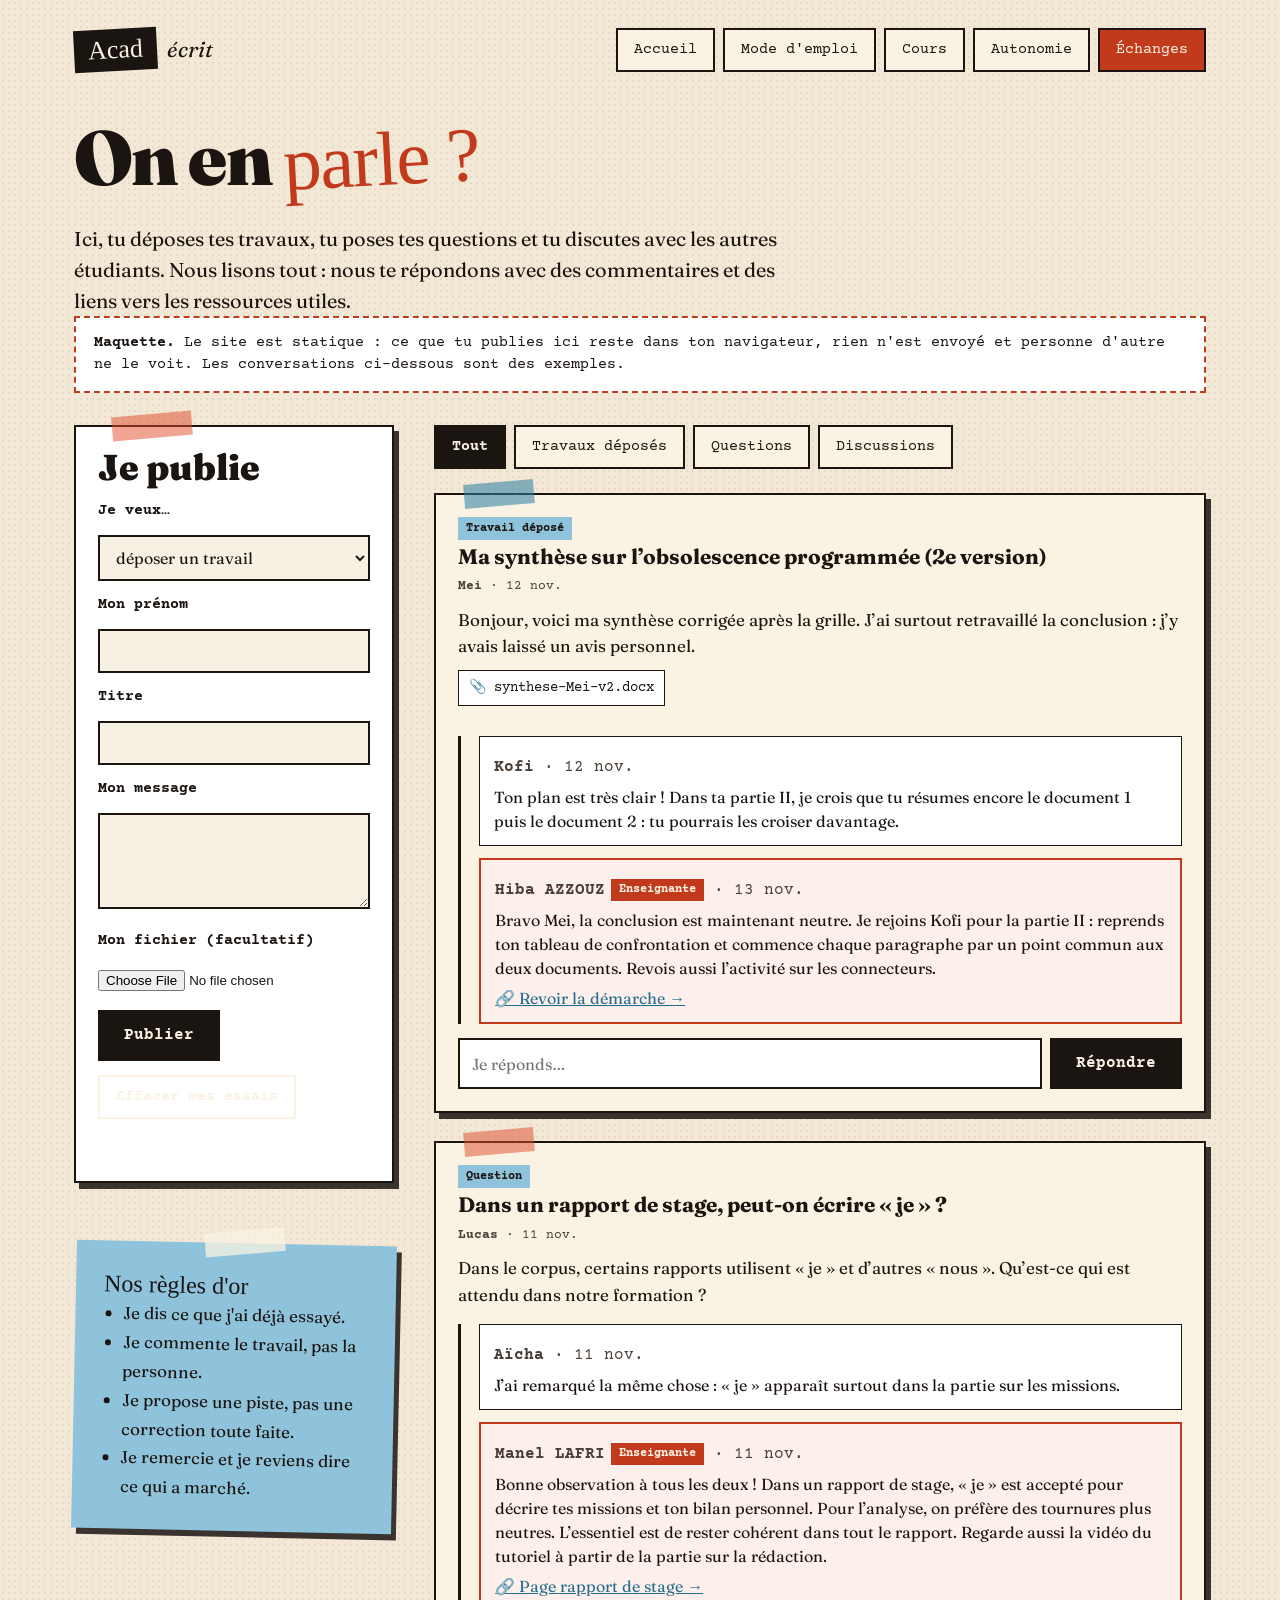
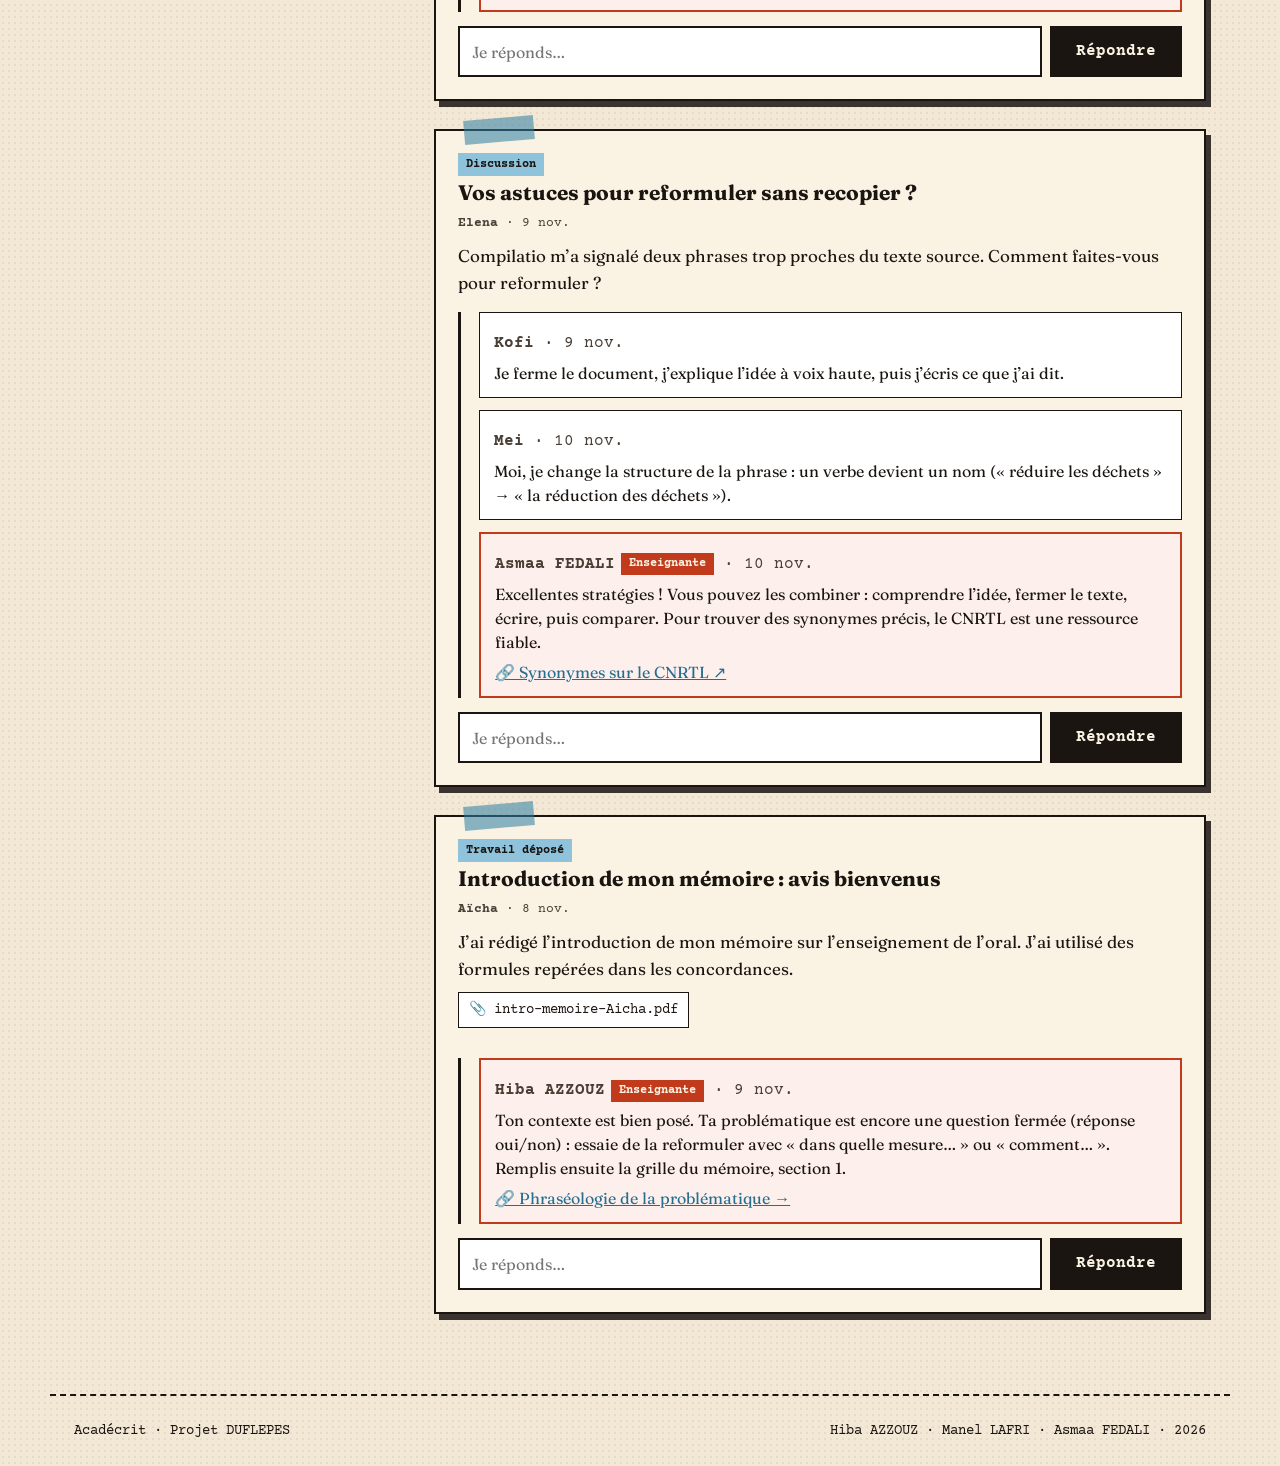
==== commit 14ddb109: "fix: nom de famille de Manel (Lafri) Co-Authored-By: Claude Opus 5.5 <noreply@anthropic.com> Claude-" ====
--- a/echanges.html
+++ b/echanges.html
@@ -90,7 +90,7 @@
 </main>
 <footer class="site-footer wrap">
 <span>Acadécrit · Projet DUFLEPES</span>
-<span>Hiba AZZOUZ · Manel LAFERI · Asmaa FEDALI · 2026</span>
+<span>Hiba AZZOUZ · Manel LAFRI · Asmaa FEDALI · 2026</span>
 </footer>
 </body>
 </html>
--- a/assets/css/style.css
+++ b/assets/css/style.css
@@ -996,6 +996,24 @@
 .home-list li + li { margin-top: 8px; }
 .home-txt { margin: 0 0 16px; font-size: 18px; line-height: 1.6; }
 .band span.chip-link { cursor: default; }
+
+/* ---------- Qui sommes-nous : une carte par personne ---------- */
+
+.band-inner--stack { flex-direction: column; align-items: stretch; }
+.band-inner--stack > * { flex: none; }
+.team { margin-top: 8px; }
+.team-card { color: var(--ink); display: flex; flex-direction: column; }
+.team-photo {
+  display: block;
+  width: 100%;
+  height: auto;
+  aspect-ratio: 1;
+  object-fit: cover;
+  border: 2px solid var(--ink);
+  background: var(--field);
+}
+.team-card .team-name { margin: 18px 0 8px; font-size: 26px; font-weight: 900; line-height: 1.1; }
+.team-card .team-txt { margin: 0; font-size: 17px; line-height: 1.6; }
 
 /* ---------- Démarche : lacunaire, confrontation, plan ---------- */
 
@@ -1119,7 +1137,7 @@
   .document + .postit { position: static; }
   .souligner-texte { position: static; max-height: 60vh; }
   .hero-photo .hero { padding-top: 40px; padding-bottom: 48px; min-height: 0; }
-  .hero-card, .etapes-ecrit > li, .ae-section { transform: none; }
+  .hero-card, .etapes-ecrit > li, .ae-section, .team-card { transform: none; }
   .etapes-ecrit > li { padding-left: 62px; }
   .ae-summary { position: static; }
 }
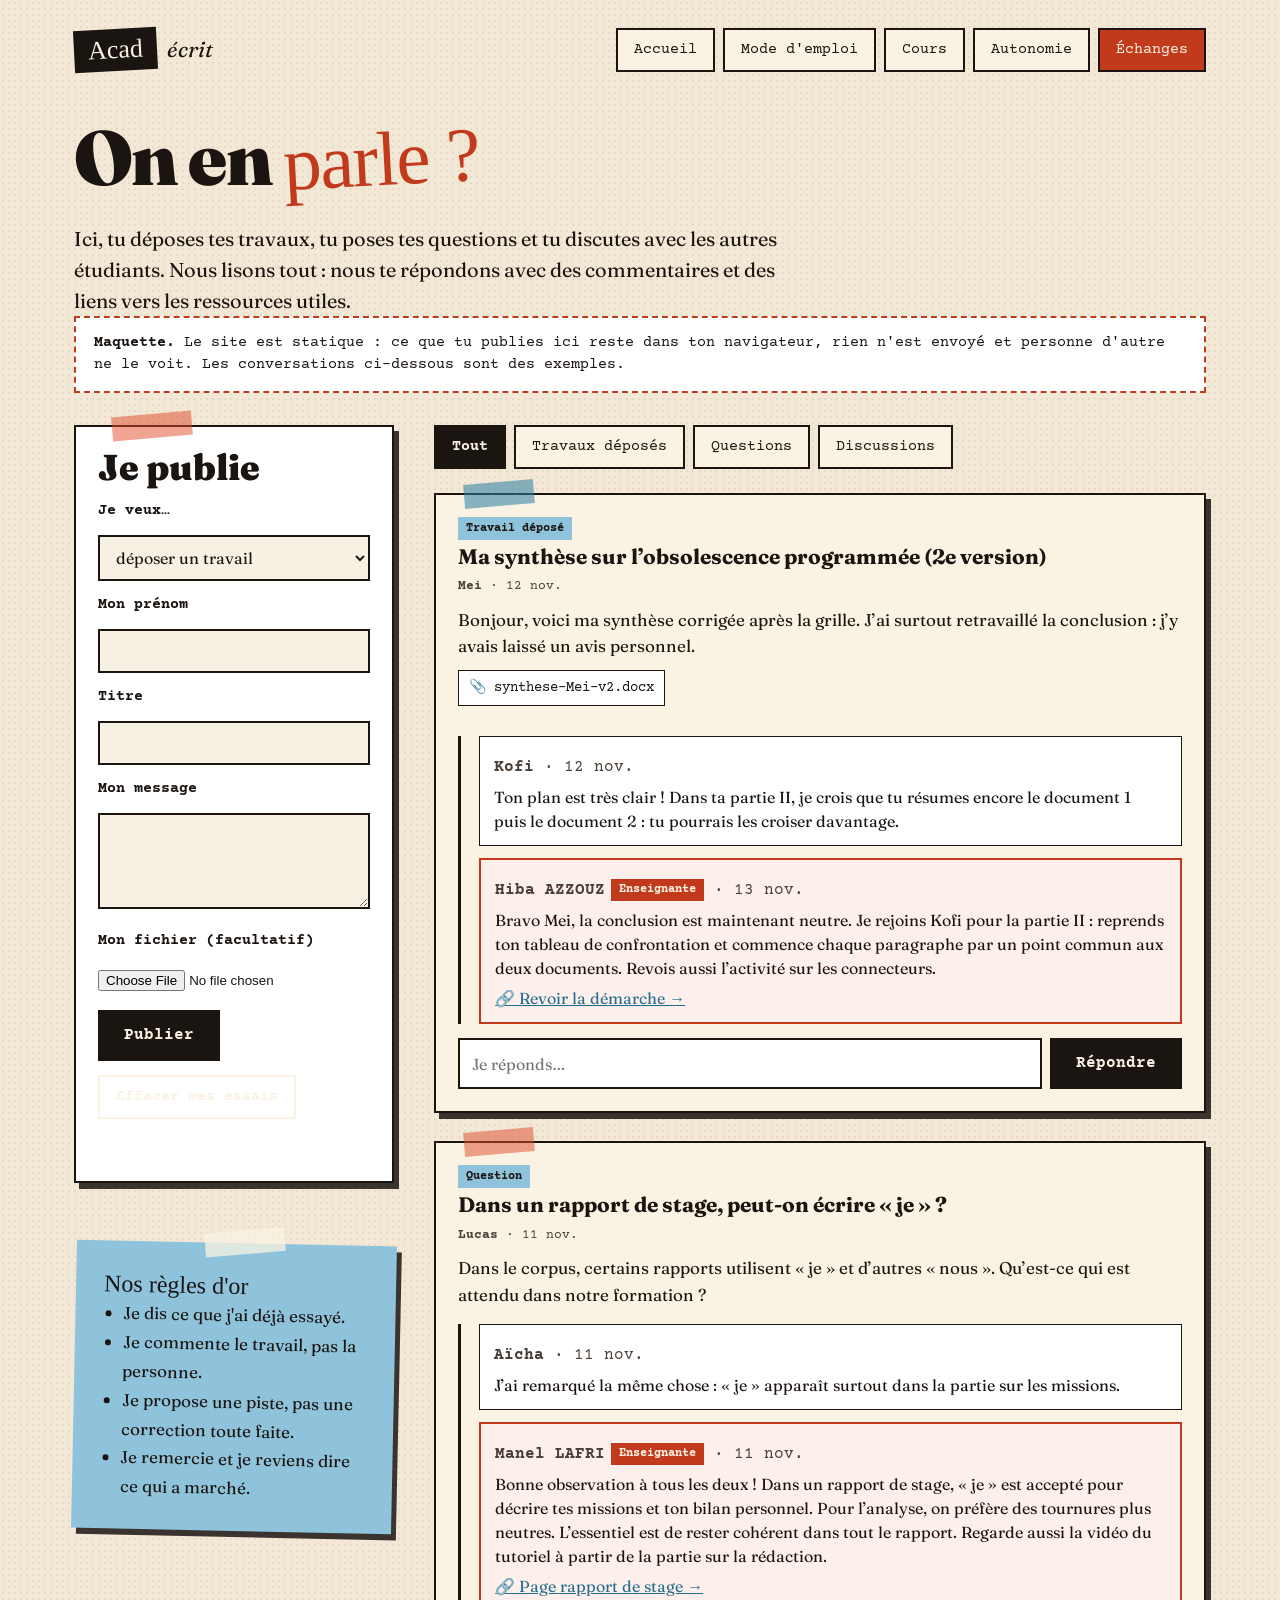
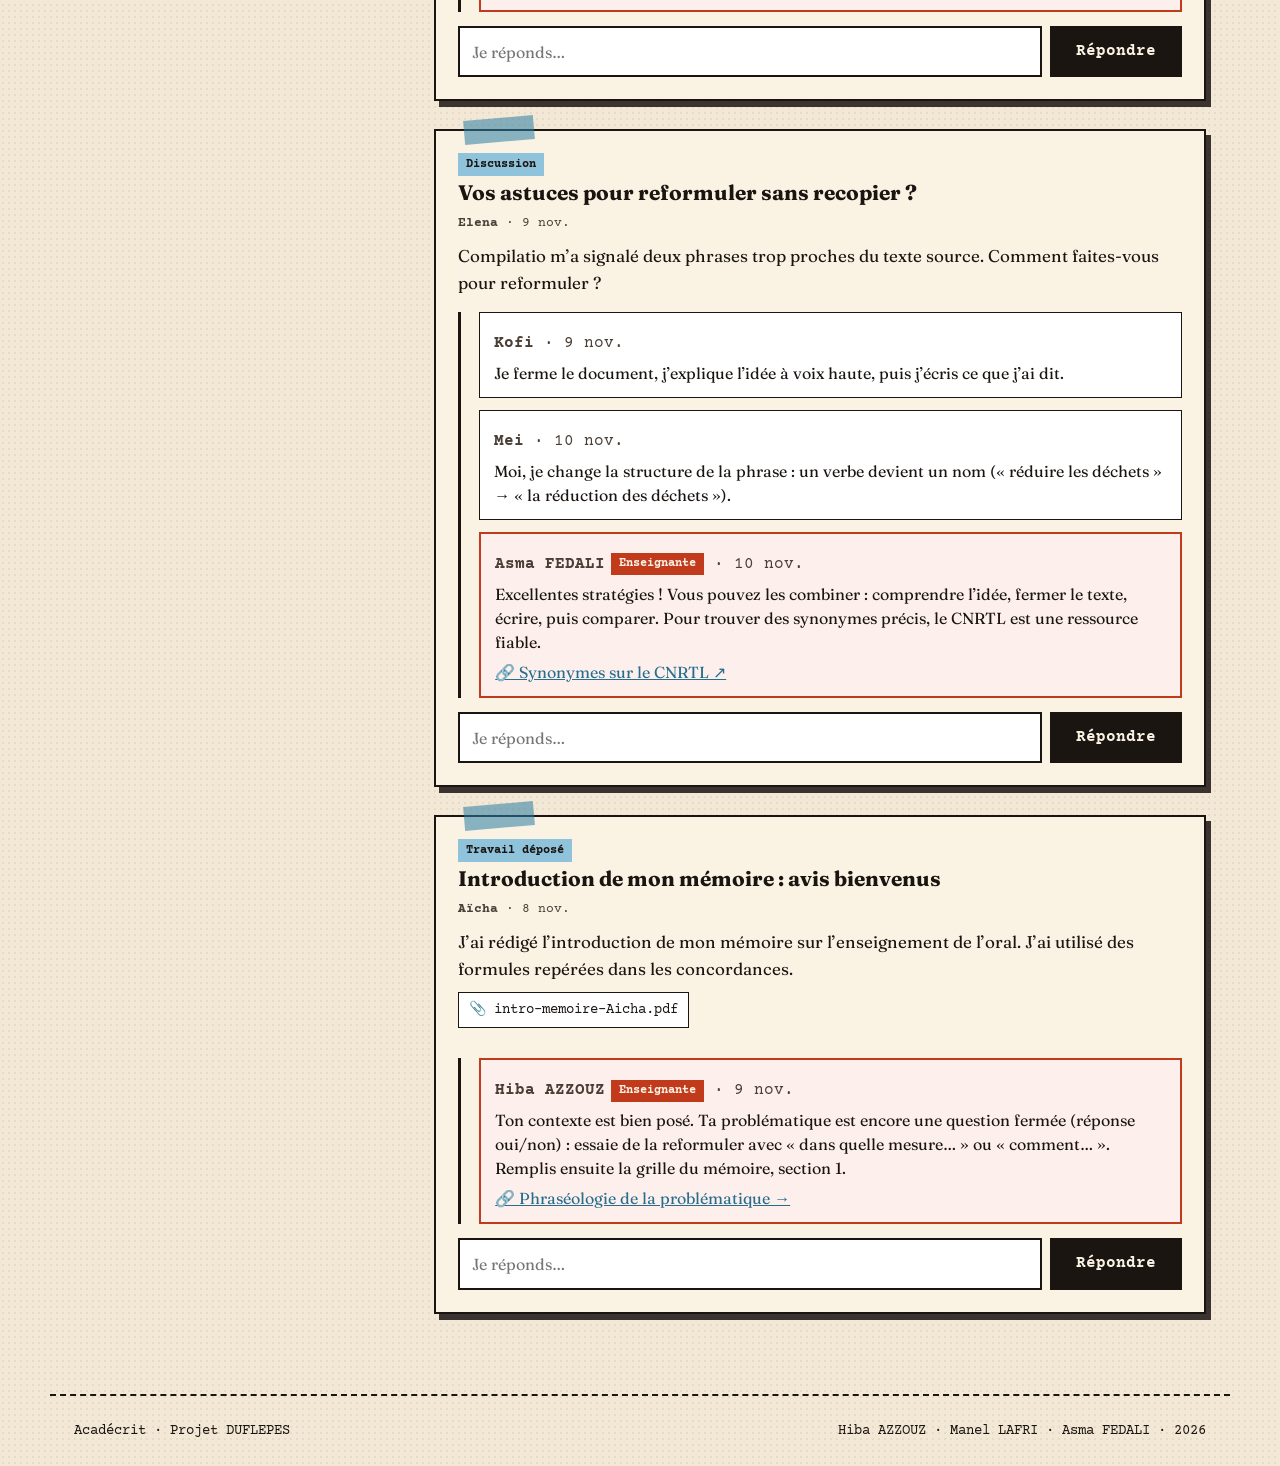
==== commit 305ed4d6: "fix: prénom d'Asma (un seul a) Co-Authored-By: Claude Opus 5.5 <noreply@anthropic.com> Claude-Sessio" ====
--- a/echanges.html
+++ b/echanges.html
@@ -90,7 +90,7 @@
 </main>
 <footer class="site-footer wrap">
 <span>Acadécrit · Projet DUFLEPES</span>
-<span>Hiba AZZOUZ · Manel LAFRI · Asmaa FEDALI · 2026</span>
+<span>Hiba AZZOUZ · Manel LAFRI · Asma FEDALI · 2026</span>
 </footer>
 </body>
 </html>
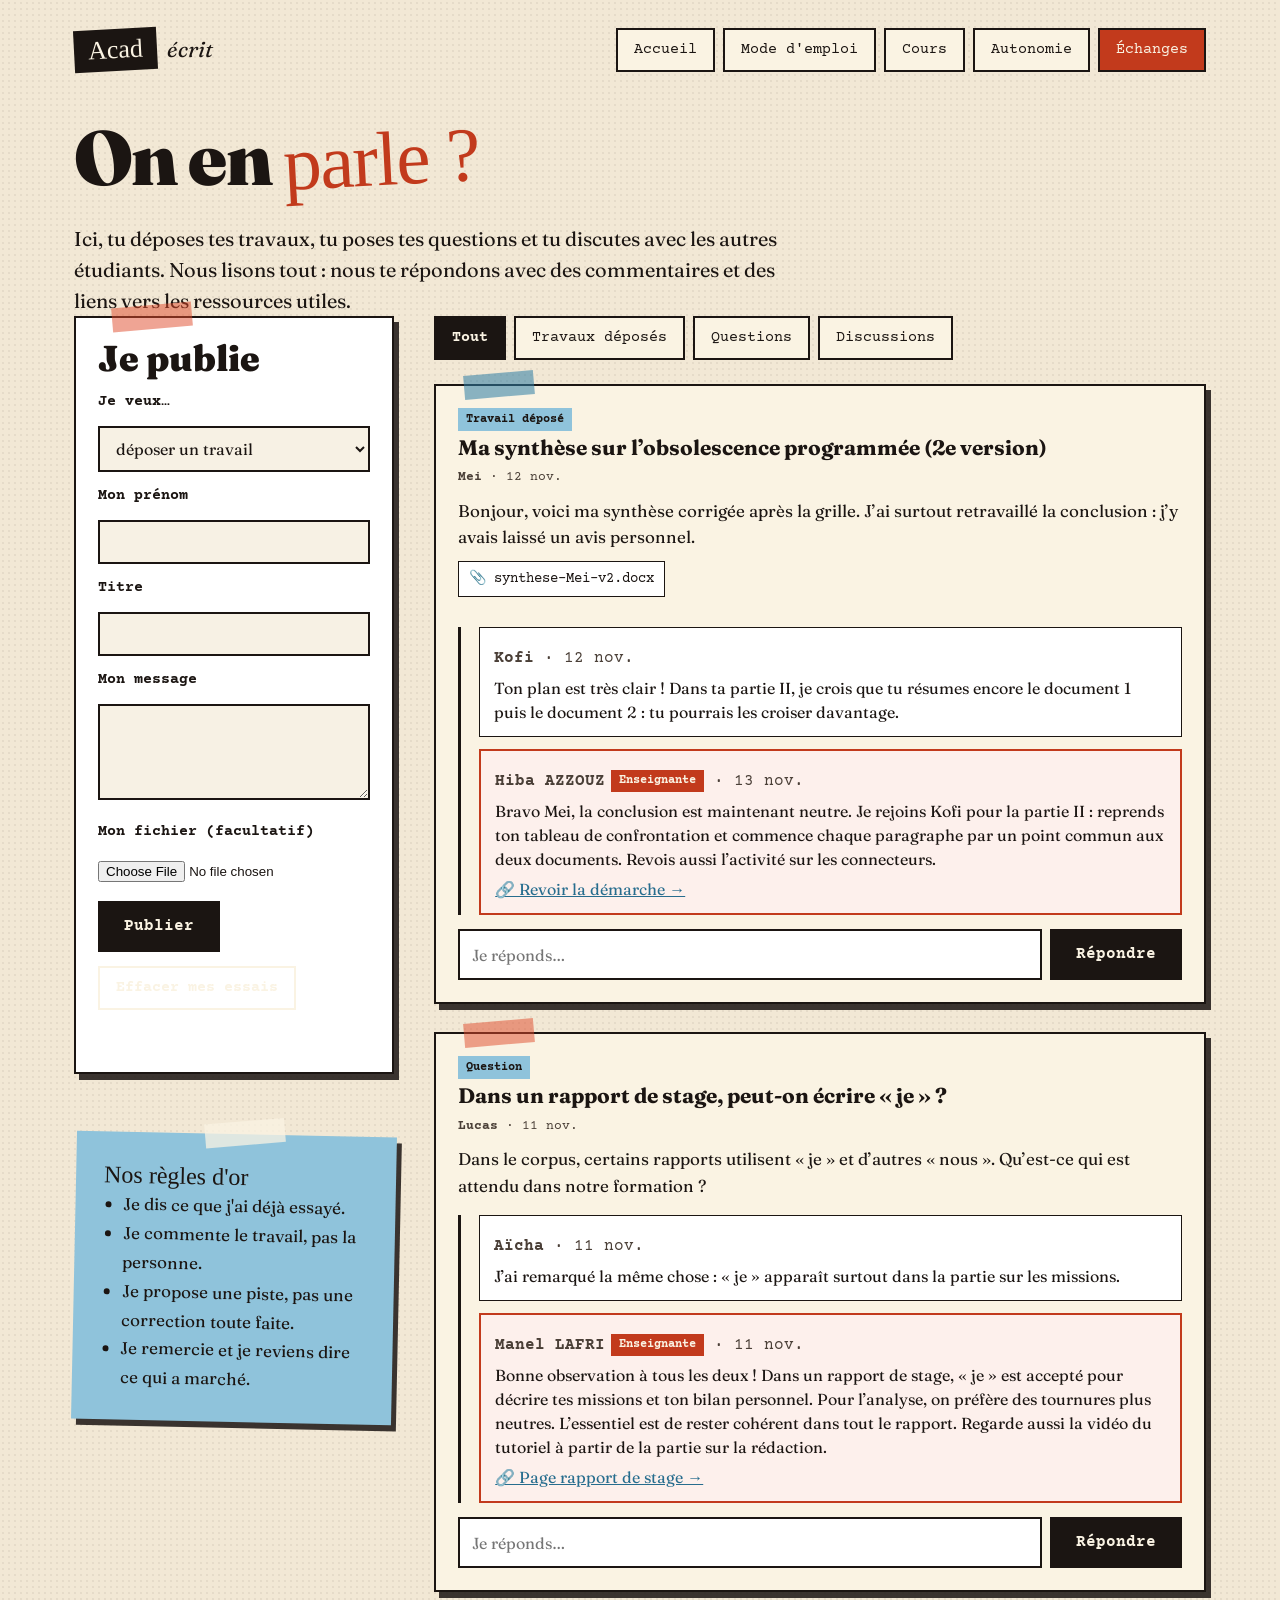
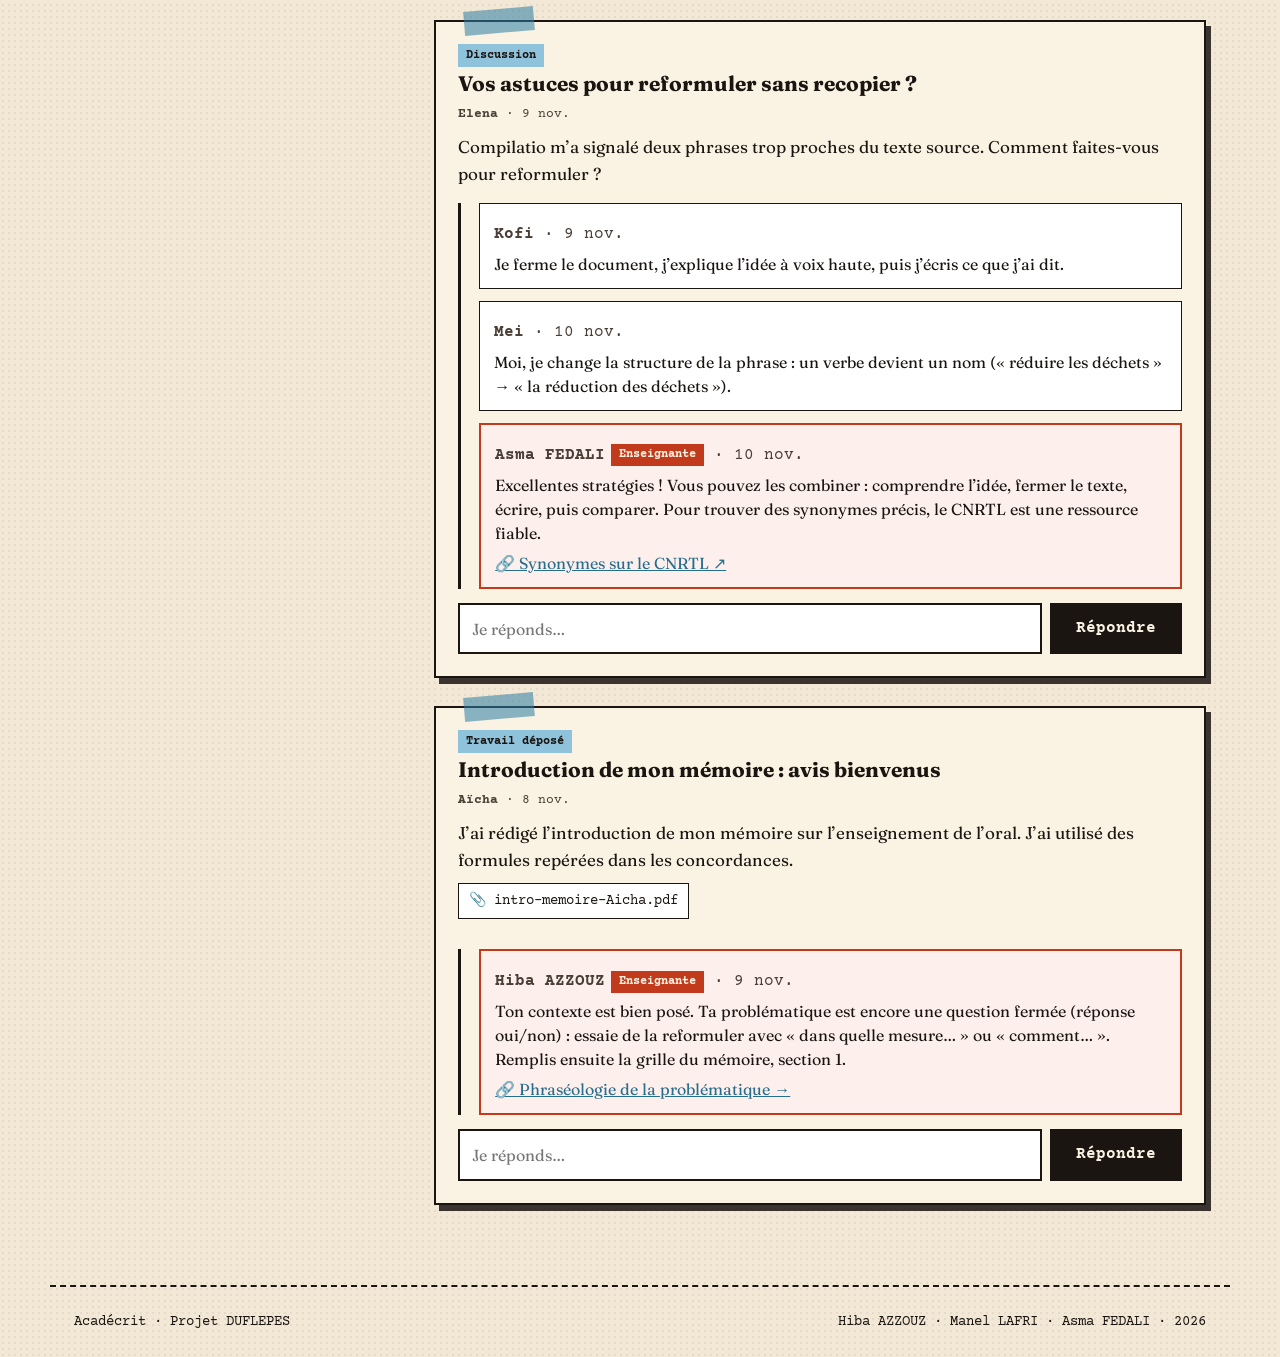
==== commit bd8235ea: "chore: retirer l'encadré « Maquette » de la page Échanges Co-Authored-By: Claude Opus 5.5 <noreply@a" ====
--- a/echanges.html
+++ b/echanges.html
@@ -8,8 +8,8 @@
 <link rel="preconnect" href="https://fonts.googleapis.com">
 <link rel="preconnect" href="https://fonts.gstatic.com" crossorigin>
 <link href="https://fonts.googleapis.com/css2?family=Fraunces:ital,opsz,wght@0,9..144,400;0,9..144,700;0,9..144,900;1,9..144,400;1,9..144,700&amp;family=Permanent+Marker&amp;family=Courier+Prime:wght@400;700&amp;display=swap" rel="stylesheet">
-<link rel="stylesheet" href="assets/css/style.css">
-<script src="assets/js/echanges.js" defer></script>
+<link rel="stylesheet" href="assets/css/style.css?v=2026-11-22b">
+<script src="assets/js/echanges.js?v=2026-11-22b" defer></script>
 </head>
 <body>
 <a class="skip-link" href="#contenu">Aller au contenu</a>
@@ -27,7 +27,6 @@
 <h1 class="page-title">On en <span class="marker">parle ?</span></h1>
 <p class="lead">Ici, tu déposes tes travaux, tu poses tes questions et tu discutes avec les autres étudiants. Nous lisons tout : nous te répondons avec des commentaires et des liens vers les ressources utiles.</p>
 
-<p class="demo-banner" role="note"><strong>Maquette.</strong> Le site est statique : ce que tu publies ici reste dans ton navigateur, rien n'est envoyé et personne d'autre ne le voit. Les conversations ci-dessous sont des exemples.</p>
 
 <div class="row" style="gap:40px">
 <div class="col-side side-stack" style="flex-basis:320px">
--- a/assets/css/style.css
+++ b/assets/css/style.css
@@ -306,9 +306,15 @@
 .postit ul { margin: 0; padding-left: 20px; font-size: 17px; line-height: 1.7; }
 .postit p { margin: 0; }
 
-.torn-dark {
+/* Le papier déchiré est dessiné sur un pseudo-élément : le contenu (ex. les
+   cartes de l'équipe) peut ainsi dépasser du bandeau sans être rogné. */
+.torn-dark { position: relative; isolation: isolate; color: var(--paper); }
+.torn-dark::before {
+  content: "";
+  position: absolute;
+  inset: 0;
+  z-index: -1;
   background: var(--ink);
-  color: var(--paper);
   clip-path: polygon(0 3%, 8% 0, 22% 2%, 40% 0, 61% 3%, 80% 0, 100% 2%, 100% 97%, 85% 100%, 63% 97%, 44% 100%, 20% 97%, 0 100%);
 }
 
@@ -997,12 +1003,44 @@
 .home-txt { margin: 0 0 16px; font-size: 18px; line-height: 1.6; }
 .band span.chip-link { cursor: default; }
 
-/* ---------- Qui sommes-nous : une carte par personne ---------- */
-
-.band-inner--stack { flex-direction: column; align-items: stretch; }
-.band-inner--stack > * { flex: none; }
-.team { margin-top: 8px; }
-.team-card { color: var(--ink); display: flex; flex-direction: column; }
+/* ---------- Qui sommes-nous : la carte s'affiche au survol du nom ---------- */
+
+/* Le bandeau passe au-dessus de la section suivante tant qu'une carte est ouverte. */
+.torn-dark:has(.team-member:hover),
+.torn-dark:has(.team-member.is-open),
+.torn-dark:has(.team-toggle:focus-visible) { z-index: 5; }
+.team { position: relative; }
+.team-toggle { border: 0; cursor: pointer; }
+.team-toggle[aria-expanded="true"] { outline: 3px solid var(--paper); outline-offset: 3px; }
+
+.team-card {
+  position: absolute;
+  top: calc(100% + 22px);
+  left: 0;
+  z-index: 30;
+  width: min(480px, 100%);
+  color: var(--ink);
+  display: grid;
+  grid-template-columns: 132px 1fr;
+  gap: 18px;
+  align-items: start;
+  box-shadow: var(--shadow);
+  opacity: 0;
+  visibility: hidden;
+  transform: translateY(10px) rotate(var(--r, -1deg));
+  transition: opacity .25s var(--ease), transform .25s var(--ease), visibility 0s linear .25s;
+}
+/* Pont invisible : la souris peut aller du nom à la carte sans la fermer. */
+.team-card::after { content: ""; position: absolute; left: 0; right: 0; bottom: 100%; height: 22px; }
+.team-member:nth-child(2) .team-card { --r: 1deg; }
+.team-member:nth-child(3) .team-card { --r: -.5deg; }
+
+@media (hover: hover) {
+  .team-member:hover .team-card { opacity: 1; visibility: visible; transform: rotate(var(--r, -1deg)); transition-delay: 0s; z-index: 31; }
+}
+.team-member:has(.team-toggle:focus-visible) .team-card,
+.team-member.is-open .team-card { opacity: 1; visibility: visible; transform: rotate(var(--r, -1deg)); transition-delay: 0s; z-index: 31; }
+
 .team-photo {
   display: block;
   width: 100%;
@@ -1012,8 +1050,13 @@
   border: 2px solid var(--ink);
   background: var(--field);
 }
-.team-card .team-name { margin: 18px 0 8px; font-size: 26px; font-weight: 900; line-height: 1.1; }
-.team-card .team-txt { margin: 0; font-size: 17px; line-height: 1.6; }
+.team-card .team-name { margin: 0 0 6px; font-size: 22px; font-weight: 900; line-height: 1.1; }
+.team-card .team-txt { margin: 0; font-size: 15px; line-height: 1.55; }
+
+@media (max-width: 600px) {
+  .team-card { grid-template-columns: 1fr; width: 100%; transform: none; }
+  .team-photo { width: 140px; }
+}
 
 /* ---------- Démarche : lacunaire, confrontation, plan ---------- */
 
@@ -1085,7 +1128,6 @@
 
 /* ---------- Échanges (maquette) ---------- */
 
-.demo-banner { margin: 0 0 32px; padding: 14px 18px; border: 2px dashed var(--red-text); background: var(--white); font-family: var(--mono); font-size: 15px; line-height: 1.5; }
 .ech-tabs { display: flex; flex-wrap: wrap; gap: 8px; margin-bottom: 24px; }
 .ech-tabs button { font-family: var(--mono); font-size: 15px; min-height: 44px; padding: 8px 16px; border: 2px solid var(--ink); background: var(--paper); color: var(--ink); cursor: pointer; }
 .ech-tabs button[aria-pressed="true"] { background: var(--ink); color: var(--paper); font-weight: 700; }
@@ -1137,7 +1179,7 @@
   .document + .postit { position: static; }
   .souligner-texte { position: static; max-height: 60vh; }
   .hero-photo .hero { padding-top: 40px; padding-bottom: 48px; min-height: 0; }
-  .hero-card, .etapes-ecrit > li, .ae-section, .team-card { transform: none; }
+  .hero-card, .etapes-ecrit > li, .ae-section { transform: none; }
   .etapes-ecrit > li { padding-left: 62px; }
   .ae-summary { position: static; }
 }
